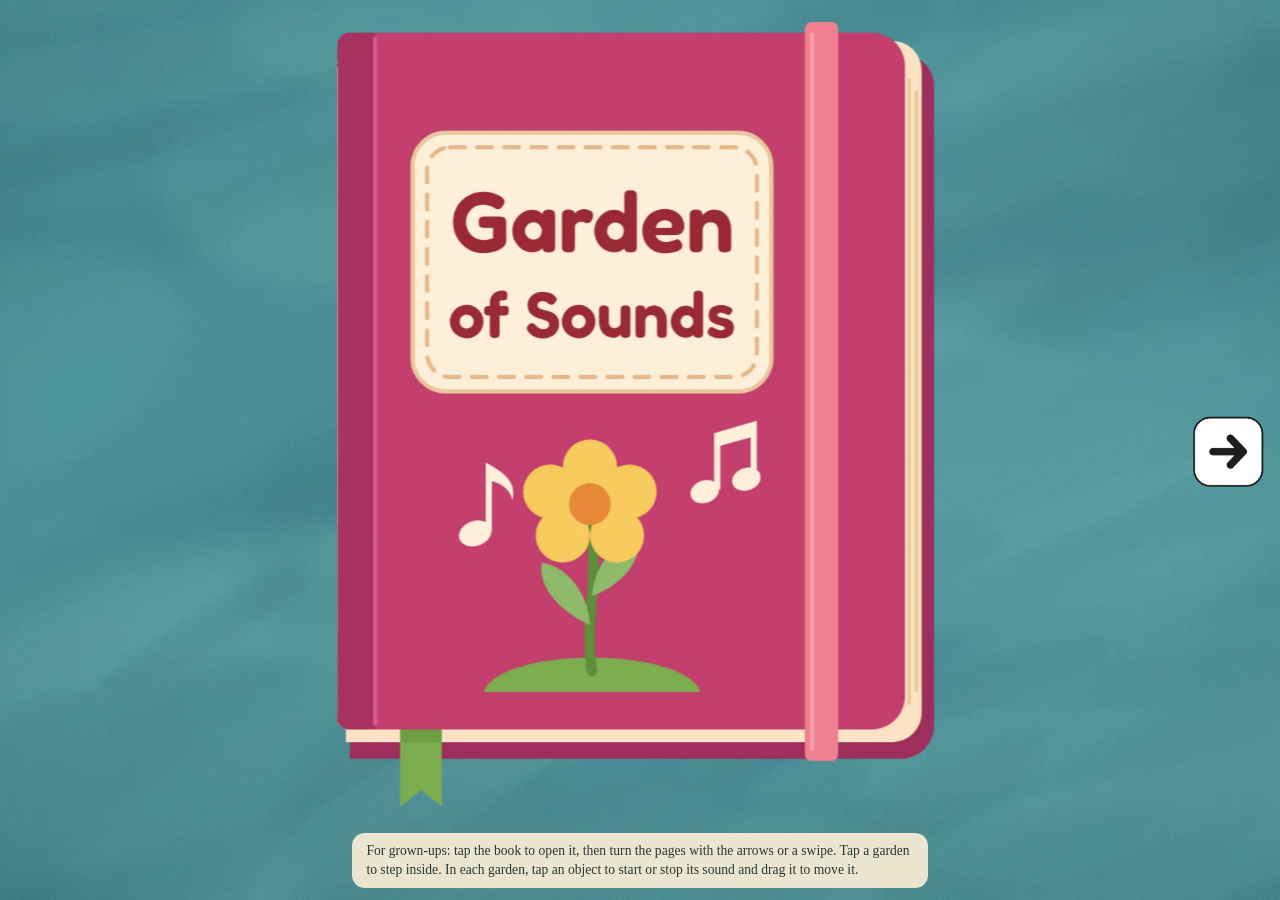
==== index.html @ 4e1de244 "Refine the story and garden page spreads Show the title and each complete garden across both pages, " ====
<!doctype html>
<html lang="en">

<head>
    <meta charset="UTF-8">
    <meta name="viewport" content="width=device-width, initial-scale=1.0">
    <title>Garden of Sounds</title>
    <link rel="stylesheet" href="base.css?v=picture-book-20261024">
    <link rel="stylesheet" href="style.css?v=picture-book-20261024">
    <script src="storybook.js?v=picture-book-20261024" defer></script>
</head>

<body class="storybookPage">
    <!--
    This page is a storybook. A child taps the cover to open it, turns the pages with the big arrows
    or a swipe, and taps a garden to step into it. The cross closes the book again. Every page is a
    picture, so the book can be read without words.
    -->

    <aside class="rotateNotice" aria-label="Rotate your phone">
        <span class="phonePicture" aria-hidden="true"></span>
        <strong>Turn your phone sideways</strong>
        <span>The picture book needs a little more room.</span>
    </aside>

    <main class="storybookStage">
        <h1 class="visuallyHidden">Garden of Sounds</h1>
        <p id="book-status" class="visuallyHidden" role="status"></p>

        <button class="bookButton backButton" type="button" data-turn="back">
            <img class="buttonImage" src="assets/buttons/back.webp" alt="Turn back a page"
                width="280" height="280">
            <img class="buttonHover" src="assets/buttons/back-raised.webp" alt="" width="280"
                height="280">
        </button>

        <!--
        The book is built like a real one. Each leaf has a front and a back, and turning a leaf
        rotates it over the spine. The cover is the first leaf; the last right page lies flat.
        -->
        <div class="book" data-spread="0">
            <img class="bookBack" src="assets/storybook/book-back.webp" alt="" width="870"
                height="1140">

            <a class="bookPage stillPage gardenPage spreadHalf spreadRight"
                href="versions/flower-meadow/index.html" data-garden="flower-meadow">
                <img class="spreadImage" src="assets/storybook/spread-flower-meadow.webp"
                    alt="Play in the giant flower meadow" width="1596" height="952">
                <img class="playButton" src="assets/buttons/play.webp" alt="" width="240"
                    height="240">
            </a>

            <div class="leaf coverLeaf">
                <button class="leafFace leafFront" type="button" data-turn="next">
                    <img class="pageImage" src="assets/storybook/book-closed.webp"
                        alt="Garden of Sounds. Open the book" width="870" height="1140">
                </button>
                <div class="leafFace leafBack">
                    <div class="pagePanel spreadHalf spreadLeft">
                        <img class="spreadImage" src="assets/storybook/spread-title.webp"
                            alt="Once upon a time" width="1596" height="952">
                    </div>
                </div>
            </div>

            <div class="leaf">
                <button class="leafFace leafFront bookPage spreadHalf spreadRight" type="button"
                    data-turn="next">
                    <img class="spreadImage" src="assets/storybook/spread-title.webp"
                        alt="In a garden full of sounds. Turn the page" width="1596" height="952">
                </button>
                <a class="leafFace leafBack bookPage gardenPage spreadHalf spreadLeft"
                    href="versions/lakeside-picnic/index.html" data-garden="lakeside-picnic">
                    <img class="spreadImage" src="assets/storybook/spread-lakeside-picnic.webp"
                        alt="Play in the lakeside picnic" width="1596" height="952">
                </a>
            </div>

            <div class="leaf">
                <a class="leafFace leafFront bookPage gardenPage spreadHalf spreadRight"
                    href="versions/lakeside-picnic/index.html" data-garden="lakeside-picnic">
                    <img class="spreadImage" src="assets/storybook/spread-lakeside-picnic.webp"
                        alt="Play in the lakeside picnic" width="1596" height="952">
                    <img class="playButton" src="assets/buttons/play.webp" alt="" width="240"
                        height="240">
                </a>
                <a class="leafFace leafBack bookPage gardenPage spreadHalf spreadLeft"
                    href="versions/painted-orchard/index.html" data-garden="painted-orchard">
                    <img class="spreadImage" src="assets/storybook/spread-painted-orchard.webp"
                        alt="Play in the painted orchard" width="1596" height="952">
                </a>
            </div>

            <div class="leaf">
                <a class="leafFace leafFront bookPage gardenPage spreadHalf spreadRight"
                    href="versions/painted-orchard/index.html" data-garden="painted-orchard">
                    <img class="spreadImage" src="assets/storybook/spread-painted-orchard.webp"
                        alt="Play in the painted orchard" width="1596" height="952">
                    <img class="playButton" src="assets/buttons/play.webp" alt="" width="240"
                        height="240">
                </a>
                <a class="leafFace leafBack bookPage gardenPage spreadHalf spreadLeft"
                    href="versions/flower-meadow/index.html" data-garden="flower-meadow">
                    <img class="spreadImage" src="assets/storybook/spread-flower-meadow.webp"
                        alt="Play in the giant flower meadow" width="1596" height="952">
                </a>
            </div>

            <!-- The rings stay on top while the pages turn around them. -->
            <img class="spineRings" src="assets/storybook/spine-rings.webp" alt="" width="140"
                height="952">
        </div>

        <button class="bookButton nextButton" type="button" data-turn="next">
            <img class="buttonImage" src="assets/buttons/next.webp" alt="Turn the page"
                width="280" height="280">
            <img class="buttonHover" src="assets/buttons/next-raised.webp" alt="" width="280"
                height="280">
        </button>

        <button class="bookButton closeButton" type="button" data-turn="close">
            <img class="buttonImage" src="assets/buttons/close.webp" alt="Close the book"
                width="280" height="280">
            <img class="buttonHover" src="assets/buttons/close-raised.webp" alt="" width="280"
                height="280">
        </button>

        <p class="grownUpNote">
            For grown-ups: tap the book to open it, then turn the pages with the arrows or a swipe.
            Tap a garden to step inside. In each garden, tap an object to start or stop its sound
            and drag it to move it.
        </p>
    </main>
</body>

</html>
---- base.css ----
/*
This stylesheet holds what the pages share: the colour tokens, the picture buttons, and the
garden layout and feedback. Each garden adds its glow colour, pitch zone lines and object
starting places in a second stylesheet.
*/

/* Colour tokens */

:root {
    --ink: #263832;
    --cream: #f5f1e7;
    --skyBlue: #cfe7f1;
    --leafGreen: #8dbb69;
    --deepLeaf: #5f9150;
    --earthBrown: #8c684d;
    --butterYellow: #f7cb5c;
    --coral: #ef7a6d;
    --glowCore: #fffbe8;
}

/* Page */

* {
    box-sizing: border-box;
}

body {
    margin: 0;
    color: var(--ink);
    background-color: var(--cream);
    background-image: url("assets/textures/paper-grain.webp");
    background-size: 20rem;
    font-family: Georgia, "Times New Roman", serif;
}

.visuallyHidden {
    position: absolute;
    width: 1px;
    height: 1px;
    overflow: hidden;
    clip-path: inset(50%);
    white-space: nowrap;
}

/* Picture buttons */

/*
Every storybook button is a picture with a second picture laid over it for hover and keyboard
focus, so the buttons keep their drawn look.
*/
.buttonImage,
.buttonHover {
    display: block;
    width: 100%;
    height: auto;
    user-select: none;
    -webkit-user-drag: none;
}

.buttonHover {
    position: absolute;
    inset: 0;
    opacity: 0;
    transition: opacity 0.15s ease-out;
}

a:hover .buttonHover,
a:focus-visible .buttonHover,
a[aria-current="page"] .buttonHover,
button:hover .buttonHover,
button:focus-visible .buttonHover {
    opacity: 1;
}

/* Storybook buttons */

/*
The home button and chapter buttons float in the top corner of every garden, above the objects so
they can always be reached. Each chapter button is a small round picture of its garden, so a child
who cannot read numbers can still find a garden, and the current one has a gold rim.
*/
.storyNav {
    --buttonSize: clamp(2.75rem, 8vmin, 4rem);
    position: fixed;
    top: 0.75rem;
    left: 0.75rem;
    z-index: 1;
    display: flex;
    align-items: center;
    gap: 0.75rem;
}

.homeButton {
    position: relative;
    display: block;
    width: var(--buttonSize);
    border-radius: 25%;
    -webkit-tap-highlight-color: transparent;
}

.chapterRow {
    position: relative;
    display: flex;
    gap: calc(var(--buttonSize) * 0.25);
    padding: 0;
    margin: 0;
    list-style: none;
}

/* The path runs behind the dots, from the middle of the first to the middle of the last. */
.chapterRow::before {
    position: absolute;
    top: 50%;
    right: calc(var(--buttonSize) * 0.4);
    left: calc(var(--buttonSize) * 0.4);
    height: calc(var(--buttonSize) * 0.2);
    background: url("assets/buttons/path-across.webp") center / 100% 100%;
    translate: 0 -50%;
    content: "";
}

.chapterButton {
    position: relative;
    display: block;
    width: var(--buttonSize);
    border-radius: 50%;
    -webkit-tap-highlight-color: transparent;
}

.homeButton:focus-visible,
.chapterButton:focus-visible {
    outline: 3px solid var(--ink);
    outline-offset: 0.2rem;
}

/* Garden stage */

/* The garden fills the whole window, so the page never scrolls and its edges are the garden's. */
.gardenStage {
    position: fixed;
    inset: 0;
    overflow: hidden;
    container-type: size;
}

/*
The scene is the frame of the original garden picture. It keeps a fixed aspect ratio and grows
to the largest size that fits the window, so a percentage position always lands on the same
patch of the picture. If the window is wider or taller than the extended picture, the scene
grows a little more so the window stays covered.
*/
.gardenScene {
    --sceneRatio: 1.6;
    --objectScale: 1;
    --extendX: 0.25;
    --extendY: 0.4547;
    position: absolute;
    bottom: 0;
    left: 50%;
    width: max(min(100cqw, 100cqh * var(--sceneRatio)), 100cqw / (1 + 2 * var(--extendX)),
            100cqh * var(--sceneRatio) / (1 + var(--extendY)));
    aspect-ratio: var(--sceneRatio);
    background-color: var(--skyBlue);
    translate: -50% 0;
}

/* Garden picture */

/*
The garden is one still picture. It keeps the original picture in the middle and continues the
garden past its sides and into the sky, so a different window shape shows more of the garden
instead of a bigger one. --extendX and --extendY say how far it continues, as a share of the
original picture. Each window shape loads a picture made for that shape.
*/
.gardenPicture {
    position: absolute;
    bottom: 0;
    left: calc(var(--extendX) * -100%);
    display: block;
    width: calc((1 + 2 * var(--extendX)) * 100%);
    height: calc((1 + var(--extendY)) * 100%);
    pointer-events: none;
    user-select: none;
}

/* Ripples sit on the picture but under the objects, so they read as part of the ground. */
.rippleLayer {
    position: absolute;
    inset: 0;
    z-index: 1;
    pointer-events: none;
}

.objectLayer {
    position: absolute;
    inset: 0;
    z-index: 2;
    margin: 0;
    padding: 0;
    list-style: none;
}

/* Garden objects */

/*
Every object is placed by its base point: --x and --y mark where it touches the ground, and --w
sets its width as a share of the scene. Dragging changes --x and --y, so the object always
stands on the spot where it was put down.
*/
.gardenObject {
    position: absolute;
    left: var(--x);
    top: var(--y);
    z-index: var(--depth, auto);
    width: calc(var(--w) * var(--objectScale));
    translate: -50% -100%;
}

/*
The whole picture is the button. touch-action stops the page from scrolling while a child drags,
and the invisible margin gives small fingers a larger target than the drawing itself.
*/
.objectButton {
    position: relative;
    isolation: isolate;
    display: block;
    width: 100%;
    padding: 0;
    border: 0;
    border-radius: 1rem;
    background: none;
    cursor: grab;
    touch-action: none;
    user-select: none;
    -webkit-touch-callout: none;
    -webkit-tap-highlight-color: transparent;
}

.objectButton::before {
    position: absolute;
    inset: -0.75rem;
    content: "";
}

/* Fingers are less precise than a mouse, so touch screens get a wider invisible margin. */
@media (pointer: coarse) {
    .objectButton::before {
        inset: -1.25rem;
    }
}

.objectButton:focus-visible {
    outline: 3px solid var(--ink);
    outline-offset: 0.35rem;
}

.objectImage {
    display: block;
    width: 100%;
    height: auto;
    transform-origin: 50% 100%;
    pointer-events: none;
    -webkit-user-drag: none;
}

/*
A resting object breathes gently so a child can see it is alive and can be touched, without any
words. Each object starts at a different moment, so the garden never pulses all at once. Playing
objects stop breathing, since every note already moves them.
*/
.gardenObject {
    transform-origin: 50% 100%;
    animation: object-breathe 3.2s ease-in-out infinite;
}

.gardenObject:nth-child(3n + 1) {
    animation-delay: -1.1s;
}

.gardenObject:nth-child(3n + 2) {
    animation-delay: -2.2s;
}

.gardenObject:has([aria-pressed="true"]),
.gardenObject.isDragging {
    animation: none;
}

@keyframes object-breathe {
    0%,
    100% {
        scale: 1;
    }

    50% {
        scale: 1.035;
    }
}

/* A lifted object grows slightly and casts a shadow so the child can see it is being carried. */
.gardenObject.isDragging {
    z-index: 200;
}

.isDragging .objectButton {
    scale: 1.08;
    cursor: grabbing;
}

.isDragging .objectImage {
    filter: drop-shadow(0 0.6rem 0.35rem rgb(38 56 50 / 28%));
}

/* Tap feedback */

/*
Adapted from Prototype 5, the tap response most testers found clearest. The glow now follows
the object's own outline instead of a circle, and its colour comes from the garden's palette.
*/
.gardenObject.isGlowing .objectImage {
    animation: object-glow var(--glowDuration, 0.7s) ease-out both;
}

.objectButton::after {
    position: absolute;
    inset: -15%;
    z-index: -1;
    border-radius: 50%;
    background: radial-gradient(closest-side, var(--glowCore) 0%, var(--glowColour) 45%,
            transparent 100%);
    opacity: 0;
    pointer-events: none;
    content: "";
}

.gardenObject.isGlowing .objectButton::after {
    animation: glow-wave var(--glowDuration, 0.7s) ease-out both;
}

/* A pale core keeps the glow visible even where the garden colour matches the glow colour. */
@keyframes object-glow {
    0%,
    100% {
        filter: brightness(1) saturate(1) drop-shadow(0 0 0 transparent)
            drop-shadow(0 0 0 transparent);
    }

    10%,
    30% {
        filter: brightness(1.15) saturate(1.35) drop-shadow(0 0 0.2rem var(--glowCore))
            drop-shadow(0 0 0.8rem var(--glowColour));
    }

    60% {
        filter: brightness(1.07) saturate(1.15) drop-shadow(0 0 0.1rem var(--glowCore))
            drop-shadow(0 0 1.2rem var(--glowColour));
    }
}

/* The soft wave fades as it grows, finishing with the note's release like Prototype 5. */
@keyframes glow-wave {
    0% {
        opacity: 0;
        scale: 0.6;
    }

    15% {
        opacity: 0.85;
    }

    100% {
        opacity: 0;
        scale: 1.5;
    }
}

/* Drop feedback */

/*
Adapted from Prototype 6. Testers found its full-garden ripple gentle but sometimes distracting,
so one small ring now spreads flat across the ground only where an object is put down.
*/
.groundRipple {
    position: absolute;
    left: var(--x);
    top: var(--y);
    width: var(--rippleWidth);
    aspect-ratio: 3;
    border: 0.18rem solid rgb(255 255 255 / 80%);
    border-radius: 50%;
    translate: -50% -50%;
    animation: ground-ripple 0.8s ease-out both;
}

@keyframes ground-ripple {
    0% {
        opacity: 0.9;
        scale: 0.4;
    }

    100% {
        opacity: 0;
        scale: 1.8;
    }
}

/* Reduced motion keeps every response but removes the growing waves and the resting breath. */
@media (prefers-reduced-motion: reduce) {
    .gardenObject,
    .gardenObject.isGlowing .objectButton::after {
        animation: none;
    }

    .groundRipple {
        animation-name: ground-ripple-still;
    }

    @keyframes ground-ripple-still {
        0% {
            opacity: 0.9;
        }

        100% {
            opacity: 0;
        }
    }
}

/* Window shapes */

/*
Square and portrait windows use a taller garden instead of a squashed wide one, so objects keep
a comfortable size and have room to move up and down between the pitch zones. Each picture
continues far enough to cover every window shape that uses it.
*/
@media (max-aspect-ratio: 11/10) {
    .gardenScene {
        --sceneRatio: 0.75;
        --extendX: 0.2333;
        --extendY: 0.25;
    }
}

/* The narrowest windows are usually phones, so objects grow slightly to be easy to touch. */
@media (max-aspect-ratio: 3/5) {
    .gardenScene {
        --sceneRatio: 0.5;
        --objectScale: 1.25;
        --extendX: 0.1;
        --extendY: 0.2;
    }
}
---- style.css ----
/*
This stylesheet lays out the storybook that opens the gardens: the book in the middle, a big
arrow on each side to turn the pages and a cross to close it. The gardens themselves are styled
by base.css and each version's own stylesheet.
*/

/* Storybook page */

/* The paper grain sits over a painted teal wash, so the page feels like a printed book. */
.storybookPage {
    overflow: hidden;
    background-color: #3e8a92;
    background-image: url("assets/textures/paper-grain.webp"),
        url("assets/storybook/backdrop.webp");
    background-position: 0 0, center;
    background-size: 20rem, cover;
}

/* The open book uses nearly the whole window, with page controls sitting at its outer edges. */
.storybookStage {
    --controlSize: clamp(3.5rem, 9vmin, 5.5rem);
    --gap: clamp(0.5rem, 1.5vmin, 1rem);
    --noteSpace: 5rem;
    position: relative;
    display: flex;
    justify-content: center;
    align-items: center;
    min-height: 100vh;
    min-height: 100dvh;
    padding: var(--gap) var(--gap) var(--noteSpace);
}

/* Book */

/*
The book is the size of the open spread. Every part inside it is placed as a share of the
1740 by 1140 open-book picture, so the pages line up at any size.
*/
.book {
    --bookWidth: min(calc(100vw - 2 * var(--gap)),
            calc((100dvh - var(--noteSpace) - 2 * var(--gap)) * 1740 / 1140));
    --closedScale: 1;
    position: relative;
    width: var(--bookWidth);
    aspect-ratio: 1740 / 1140;
    perspective: 3200px;
    transform-origin: 75% 50%;
    transition: translate 0.8s ease-in-out, scale 0.8s ease-in-out;
    touch-action: pan-y;
    user-select: none;
    -webkit-user-select: none;
}

/* A closed book slides over so the cover, not the spine, sits in the middle. */
.book[data-spread="0"] {
    translate: -25% 0;
    scale: var(--closedScale);
}

.bookBack,
.leaf,
.stillPage,
.spineRings {
    position: absolute;
    display: block;
}

.bookBack {
    top: 0;
    left: 50%;
    width: 50%;
    height: 100%;
    opacity: 1;
    transition: opacity 0.2s ease-out;
}

/* Hiding the back board while shut prevents its bookmark from appearing as a second ribbon. */
.book[data-spread="0"] .bookBack {
    opacity: 0;
}

/* Pages are paper only and sit inside the board; the cover is the whole board. */
.leaf,
.stillPage {
    top: 5.2632%;
    left: 50%;
    width: 45.8621%;
    height: 83.5088%;
}

.leaf {
    transform-origin: 0 50%;
    transform-style: preserve-3d;
    transition: rotate 0.85s cubic-bezier(0.45, 0.05, 0.3, 1);
}

.coverLeaf {
    top: 0;
    width: 50%;
    height: 100%;
}

.leaf.isTurned {
    rotate: y -180deg;
}

.leafFace {
    position: absolute;
    inset: 0;
    display: block;
    padding: 0;
    border: 0;
    background: none;
    backface-visibility: hidden;
    -webkit-backface-visibility: hidden;
    cursor: pointer;
    -webkit-tap-highlight-color: transparent;
}

.leafBack {
    rotate: y 180deg;
}

.pageImage {
    display: block;
    width: 100%;
    height: 100%;
    -webkit-user-drag: none;
}

/* One wide picture is split between the two visible pages so the whole garden stays together. */
.spreadHalf {
    overflow: hidden;
}

.spreadImage {
    position: absolute;
    top: 0;
    left: 0;
    display: block;
    width: 200%;
    max-width: none;
    height: 100%;
    object-fit: fill;
    pointer-events: none;
    user-select: none;
    -webkit-user-drag: none;
}

.spreadRight .spreadImage {
    left: -100%;
}

/* The inside cover uses the same paper rectangle as the facing page. */
.pagePanel {
    position: absolute;
    top: 5.2632%;
    right: 0;
    width: 91.7242%;
    height: 83.5088%;
}

/* A soft shadow falls across a page as it lifts, the way paper darkens when it bends. */
.leafFace::after {
    position: absolute;
    inset: 0;
    border-radius: 2%;
    background: linear-gradient(90deg, rgb(80 40 20 / 35%), transparent 60%);
    opacity: 0;
    pointer-events: none;
    transition: opacity 0.4s ease-in-out;
    content: "";
}

.leaf.isMoving .leafFace::after {
    opacity: 1;
}

.coverLeaf .leafFace::after {
    display: none;
}

.spineRings {
    top: 5.2632%;
    left: 45.977%;
    z-index: 50;
    width: 8.046%;
    height: 83.5088%;
    pointer-events: none;
    opacity: 0;
    transition: opacity 0.2s;
}

.book.showsRings .spineRings {
    opacity: 1;
}

/* Pages that lead into a garden */

.gardenPage {
    color: inherit;
}

/* The small corner button confirms that the entire illustrated spread opens the garden. */
.playButton {
    position: absolute;
    right: 4%;
    bottom: 4%;
    width: 15%;
    height: auto;
    pointer-events: none;
    animation: play-breathe 1.8s ease-in-out infinite;
}

@keyframes play-breathe {
    0%,
    100% {
        scale: 1;
    }

    50% {
        scale: 1.1;
    }
}

.bookPage:focus-visible,
.bookButton:focus-visible,
.coverLeaf .leafFront:focus-visible {
    outline: 4px solid var(--cream);
    outline-offset: 0.3rem;
}

/* The closed cover nods gently, inviting a child to open it. */
.book[data-spread="0"] .coverLeaf {
    animation: cover-nod 3s ease-in-out infinite;
}

@keyframes cover-nod {
    0%,
    80%,
    100% {
        rotate: y 0deg;
    }

    88% {
        rotate: y -14deg;
    }
}

/* Big buttons */

/* The arrows and the cross are pictures with a raised picture laid over them for hover. */
.bookButton {
    position: relative;
    z-index: 60;
    display: block;
    width: var(--controlSize);
    padding: 0;
    border: 0;
    border-radius: 25%;
    background: none;
    cursor: pointer;
    -webkit-tap-highlight-color: transparent;
    transition: opacity 0.3s ease-out, scale 0.15s ease-out;
}

.bookButton:active {
    scale: 0.94;
}

.backButton {
    position: fixed;
    top: 50%;
    left: var(--gap);
    translate: 0 -50%;
}

.nextButton {
    position: fixed;
    top: 50%;
    right: var(--gap);
    translate: 0 -50%;
}

.closeButton {
    position: fixed;
    top: var(--gap);
    right: var(--gap);
    z-index: 2;
}

/* Upright phones show a clear visual cue instead of squeezing the two-page book. */
.rotateNotice {
    display: none;
}

@media (orientation: portrait) and (max-width: 37.5rem) {
    .storybookStage {
        display: none;
    }

    .rotateNotice {
        position: fixed;
        inset: 0;
        display: flex;
        flex-direction: column;
        justify-content: center;
        align-items: center;
        gap: 0.75rem;
        padding: 2rem;
        color: #702d23;
        background: rgb(253 240 216 / 94%);
        text-align: center;
    }

    .phonePicture {
        position: relative;
        width: 4.5rem;
        height: 7.5rem;
        border: 0.35rem solid #702d23;
        border-radius: 0.8rem;
        background: #f7cb5c;
        rotate: 90deg;
        box-shadow: 0.45rem 0.45rem 0 #c43d72;
    }

    .phonePicture::after {
        position: absolute;
        bottom: 0.35rem;
        left: 50%;
        width: 0.6rem;
        aspect-ratio: 1;
        border-radius: 50%;
        background: #702d23;
        translate: -50% 0;
        content: "";
    }

    .rotateNotice strong {
        font-size: 1.35rem;
    }
}

/* A button that has nothing to do fades away instead of jumping out of place. */
.bookButton.isResting {
    opacity: 0;
    pointer-events: none;
}

/* Grown-up note */

/* The note for grown-ups is small and only shows while the book is shut. */
.grownUpNote {
    position: fixed;
    bottom: 0.75rem;
    left: 50%;
    width: min(36rem, 100vw - 2rem);
    margin: 0;
    padding: 0.5rem 0.9rem;
    border-radius: 0.8rem;
    background-color: rgb(253 240 216 / 90%);
    font-size: 0.85rem;
    line-height: 1.45;
    translate: -50% 0;
    transition: opacity 0.4s ease-out;
}

.isBookOpen .grownUpNote {
    opacity: 0;
    pointer-events: none;
}

/* Stepping into a garden */

/*
storybook.js zooms the book until the chosen garden fills the window, then this wash fades in
over it, so the garden page seems to grow out of the book.
*/
.storybookStage::after {
    position: fixed;
    inset: 0;
    z-index: 3;
    background-color: var(--gardenWash, #f6bcd3);
    opacity: 0;
    pointer-events: none;
    transition: opacity 0.35s ease-in;
    content: "";
}

.isEntering .storybookStage::after {
    opacity: 1;
    transition-delay: 0.45s;
}

.isEntering .bookButton,
.isEntering .grownUpNote {
    opacity: 0;
}

/* The book is held still while it is set to a page without turning. */
.book.isInstant,
.book.isInstant .leaf {
    transition: none;
}

/* Reduced motion turns pages and opens the book without movement. */
@media (prefers-reduced-motion: reduce) {
    .book,
    .leaf,
    .leafFace::after {
        transition: none;
    }

    .playButton,
    .book[data-spread="0"] .coverLeaf {
        animation: none;
    }
}
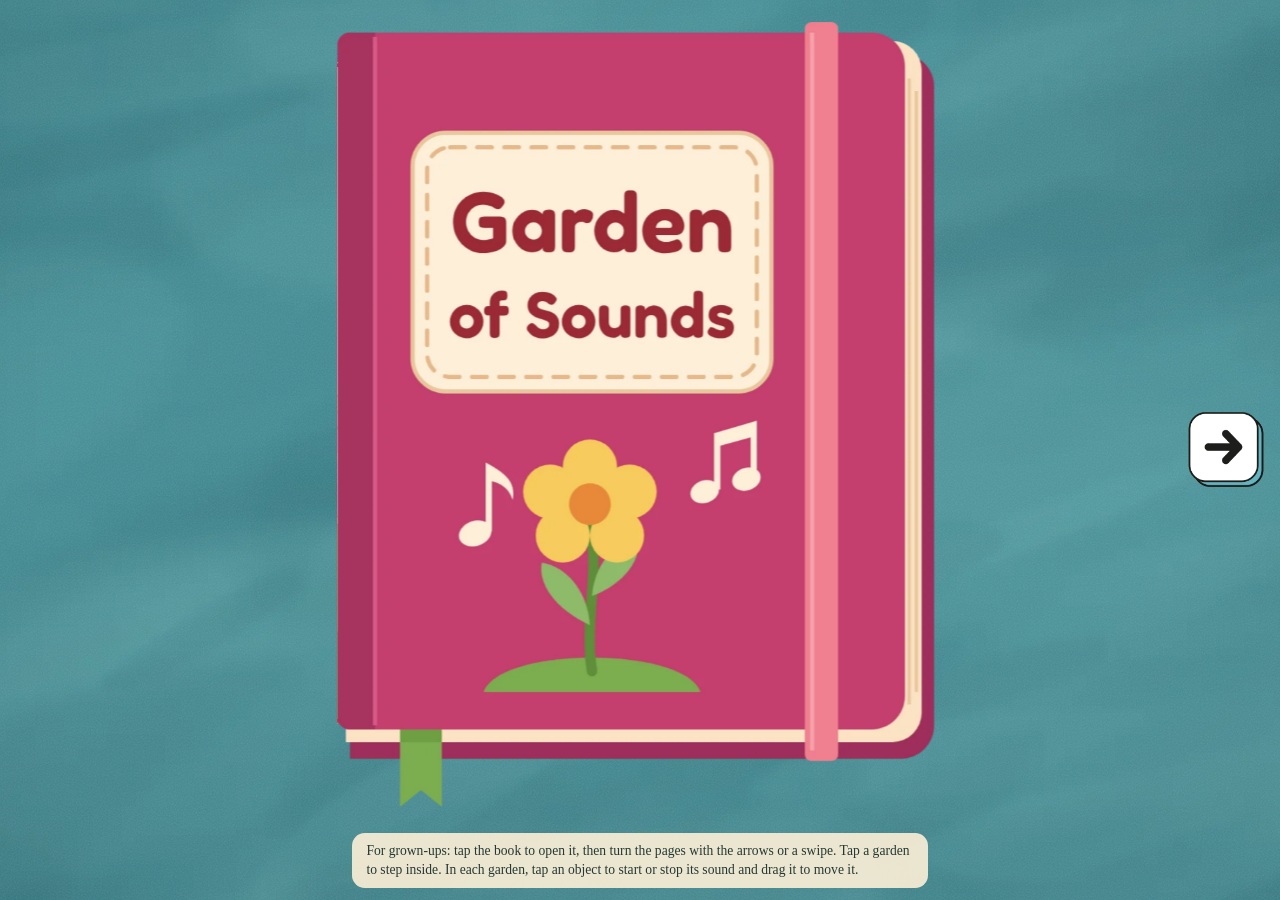
==== commit ba72b667: "Improve page navigation and button feedback Keep mouse and touch swipes moving in the expected direc" ====
--- a/index.html
+++ b/index.html
@@ -5,9 +5,10 @@
     <meta charset="UTF-8">
     <meta name="viewport" content="width=device-width, initial-scale=1.0">
     <title>Garden of Sounds</title>
-    <link rel="stylesheet" href="base.css?v=picture-book-20261024">
-    <link rel="stylesheet" href="style.css?v=picture-book-20261024">
-    <script src="storybook.js?v=picture-book-20261024" defer></script>
+    <link rel="icon" href="data:,">
+    <link rel="stylesheet" href="base.css?v=storybook-refinement-20261025">
+    <link rel="stylesheet" href="style.css?v=storybook-refinement-20261025">
+    <script src="storybook.js?v=storybook-refinement-20261025" defer></script>
 </head>
 
 <body class="storybookPage">
--- a/base.css
+++ b/base.css
@@ -44,10 +44,7 @@
 
 /* Picture buttons */
 
-/*
-Every storybook button is a picture with a second picture laid over it for hover and keyboard
-focus, so the buttons keep their drawn look.
-*/
+/* Every storybook control swaps between two painted states without changing its hit area. */
 .buttonImage,
 .buttonHover {
     display: block;
@@ -70,6 +67,21 @@
 button:hover .buttonHover,
 button:focus-visible .buttonHover {
     opacity: 1;
+}
+
+/* Home and page controls stand raised at rest, then flatten when pressed or pointed at. */
+.homeButton .buttonHover,
+.bookButton .buttonHover {
+    opacity: 1;
+}
+
+.homeButton:hover .buttonHover,
+.homeButton:focus-visible .buttonHover,
+.homeButton:active .buttonHover,
+.bookButton:hover .buttonHover,
+.bookButton:focus-visible .buttonHover,
+.bookButton:active .buttonHover {
+    opacity: 0;
 }
 
 /* Storybook buttons */
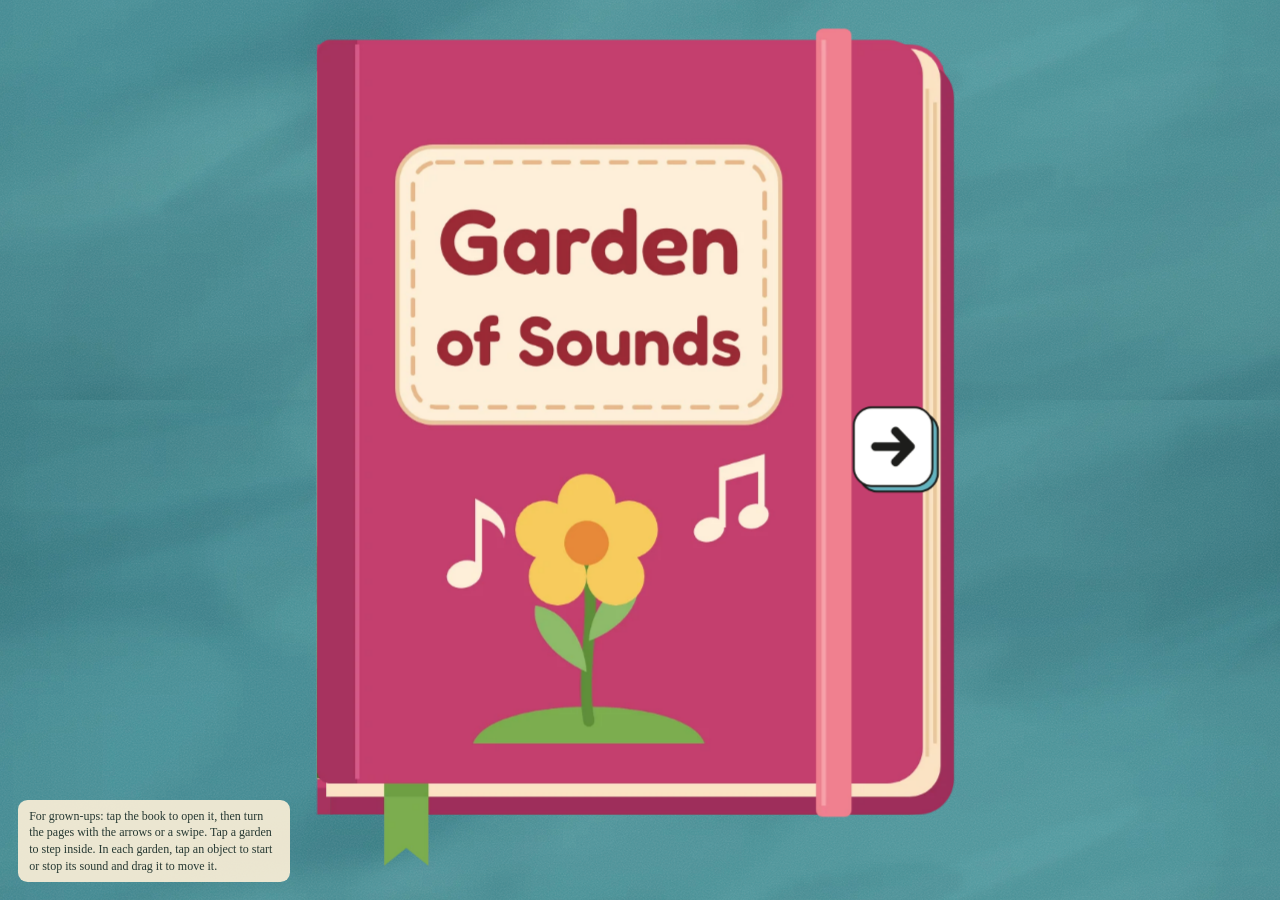
==== commit 7e4cdf63: "Complete the picture book refinements Use the supplied split-page artwork, open-book ribbon and phon" ====
--- a/index.html
+++ b/index.html
@@ -5,10 +5,9 @@
     <meta charset="UTF-8">
     <meta name="viewport" content="width=device-width, initial-scale=1.0">
     <title>Garden of Sounds</title>
-    <link rel="icon" href="data:,">
-    <link rel="stylesheet" href="base.css?v=storybook-refinement-20261025">
-    <link rel="stylesheet" href="style.css?v=storybook-refinement-20261025">
-    <script src="storybook.js?v=storybook-refinement-20261025" defer></script>
+    <link rel="stylesheet" href="base.css?v=picture-book-20261025">
+    <link rel="stylesheet" href="style.css?v=picture-book-20261025">
+    <script src="storybook.js?v=picture-book-20261025" defer></script>
 </head>
 
 <body class="storybookPage">
@@ -18,112 +17,116 @@
     picture, so the book can be read without words.
     -->
 
-    <aside class="rotateNotice" aria-label="Rotate your phone">
-        <span class="phonePicture" aria-hidden="true"></span>
-        <strong>Turn your phone sideways</strong>
-        <span>The picture book needs a little more room.</span>
-    </aside>
-
     <main class="storybookStage">
         <h1 class="visuallyHidden">Garden of Sounds</h1>
         <p id="book-status" class="visuallyHidden" role="status"></p>
 
-        <button class="bookButton backButton" type="button" data-turn="back">
-            <img class="buttonImage" src="assets/buttons/back.webp" alt="Turn back a page"
-                width="280" height="280">
-            <img class="buttonHover" src="assets/buttons/back-raised.webp" alt="" width="280"
-                height="280">
-        </button>
-
         <!--
         The book is built like a real one. Each leaf has a front and a back, and turning a leaf
         rotates it over the spine. The cover is the first leaf; the last right page lies flat.
+        Every picture after the title runs across both pages of its spread.
         -->
         <div class="book" data-spread="0">
-            <img class="bookBack" src="assets/storybook/book-back.webp" alt="" width="870"
-                height="1140">
+            <img class="bookBack" src="assets/storybook/book-back.webp?v=picture-book-20261025" alt="" width="870"
+                height="1140" draggable="false">
+            <img class="bookRibbon" src="assets/storybook/ribbon.webp?v=picture-book-20261025" alt="" width="80"
+                height="90" draggable="false">
 
-            <a class="bookPage stillPage gardenPage spreadHalf spreadRight"
-                href="versions/flower-meadow/index.html" data-garden="flower-meadow">
-                <img class="spreadImage" src="assets/storybook/spread-flower-meadow.webp"
-                    alt="Play in the giant flower meadow" width="1596" height="952">
-                <img class="playButton" src="assets/buttons/play.webp" alt="" width="240"
-                    height="240">
+            <a class="bookPage stillPage gardenPage" href="versions/flower-meadow/index.html?v=picture-book-20261025"
+                data-garden="flower-meadow" draggable="false">
+                <img class="pageImage" src="assets/storybook/page-flower-meadow-right.webp?v=picture-book-20261025"
+                    alt="Play in the giant flower meadow" width="798" height="952"
+                    draggable="false">
+                <img class="playButton" src="assets/buttons/play.webp?v=picture-book-20261025" alt="" width="240"
+                    height="240" draggable="false">
             </a>
 
             <div class="leaf coverLeaf">
                 <button class="leafFace leafFront" type="button" data-turn="next">
-                    <img class="pageImage" src="assets/storybook/book-closed.webp"
-                        alt="Garden of Sounds. Open the book" width="870" height="1140">
+                    <img class="pageImage" src="assets/storybook/book-closed.webp?v=picture-book-20261025"
+                        alt="Garden of Sounds. Open the book" width="870" height="1140"
+                        draggable="false">
                 </button>
-                <div class="leafFace leafBack">
-                    <div class="pagePanel spreadHalf spreadLeft">
-                        <img class="spreadImage" src="assets/storybook/spread-title.webp"
-                            alt="Once upon a time" width="1596" height="952">
-                    </div>
-                </div>
+                <button class="leafFace leafBack" type="button" data-turn="next">
+                    <img class="pageImage" src="assets/storybook/cover-inside.webp?v=picture-book-20261025"
+                        alt="Once upon a time," width="870" height="1140" draggable="false">
+                </button>
             </div>
 
             <div class="leaf">
-                <button class="leafFace leafFront bookPage spreadHalf spreadRight" type="button"
-                    data-turn="next">
-                    <img class="spreadImage" src="assets/storybook/spread-title.webp"
-                        alt="In a garden full of sounds. Turn the page" width="1596" height="952">
+                <button class="leafFace leafFront bookPage" type="button" data-turn="next">
+                    <img class="pageImage" src="assets/storybook/page-title-right.webp?v=picture-book-20261025"
+                        alt="in a garden full of sounds. Turn the page" width="798" height="952"
+                        draggable="false">
                 </button>
-                <a class="leafFace leafBack bookPage gardenPage spreadHalf spreadLeft"
-                    href="versions/lakeside-picnic/index.html" data-garden="lakeside-picnic">
-                    <img class="spreadImage" src="assets/storybook/spread-lakeside-picnic.webp"
-                        alt="Play in the lakeside picnic" width="1596" height="952">
+                <a class="leafFace leafBack bookPage gardenPage"
+                    href="versions/lakeside-picnic/index.html?v=picture-book-20261025" data-garden="lakeside-picnic"
+                    draggable="false">
+                    <img class="pageImage" src="assets/storybook/page-lakeside-picnic-left.webp?v=picture-book-20261025"
+                        alt="Lakeside picnic" width="798" height="952" draggable="false">
                 </a>
             </div>
 
             <div class="leaf">
-                <a class="leafFace leafFront bookPage gardenPage spreadHalf spreadRight"
-                    href="versions/lakeside-picnic/index.html" data-garden="lakeside-picnic">
-                    <img class="spreadImage" src="assets/storybook/spread-lakeside-picnic.webp"
-                        alt="Play in the lakeside picnic" width="1596" height="952">
-                    <img class="playButton" src="assets/buttons/play.webp" alt="" width="240"
-                        height="240">
+                <a class="leafFace leafFront bookPage gardenPage"
+                    href="versions/lakeside-picnic/index.html?v=picture-book-20261025" data-garden="lakeside-picnic"
+                    draggable="false">
+                    <img class="pageImage" src="assets/storybook/page-lakeside-picnic-right.webp?v=picture-book-20261025"
+                        alt="Play in the lakeside picnic" width="798" height="952"
+                        draggable="false">
+                    <img class="playButton" src="assets/buttons/play.webp?v=picture-book-20261025" alt="" width="240"
+                        height="240" draggable="false">
                 </a>
-                <a class="leafFace leafBack bookPage gardenPage spreadHalf spreadLeft"
-                    href="versions/painted-orchard/index.html" data-garden="painted-orchard">
-                    <img class="spreadImage" src="assets/storybook/spread-painted-orchard.webp"
-                        alt="Play in the painted orchard" width="1596" height="952">
+                <a class="leafFace leafBack bookPage gardenPage"
+                    href="versions/painted-orchard/index.html?v=picture-book-20261025" data-garden="painted-orchard"
+                    draggable="false">
+                    <img class="pageImage" src="assets/storybook/page-painted-orchard-left.webp?v=picture-book-20261025"
+                        alt="Painted orchard" width="798" height="952" draggable="false">
                 </a>
             </div>
 
             <div class="leaf">
-                <a class="leafFace leafFront bookPage gardenPage spreadHalf spreadRight"
-                    href="versions/painted-orchard/index.html" data-garden="painted-orchard">
-                    <img class="spreadImage" src="assets/storybook/spread-painted-orchard.webp"
-                        alt="Play in the painted orchard" width="1596" height="952">
-                    <img class="playButton" src="assets/buttons/play.webp" alt="" width="240"
-                        height="240">
+                <a class="leafFace leafFront bookPage gardenPage"
+                    href="versions/painted-orchard/index.html?v=picture-book-20261025" data-garden="painted-orchard"
+                    draggable="false">
+                    <img class="pageImage" src="assets/storybook/page-painted-orchard-right.webp?v=picture-book-20261025"
+                        alt="Play in the painted orchard" width="798" height="952"
+                        draggable="false">
+                    <img class="playButton" src="assets/buttons/play.webp?v=picture-book-20261025" alt="" width="240"
+                        height="240" draggable="false">
                 </a>
-                <a class="leafFace leafBack bookPage gardenPage spreadHalf spreadLeft"
-                    href="versions/flower-meadow/index.html" data-garden="flower-meadow">
-                    <img class="spreadImage" src="assets/storybook/spread-flower-meadow.webp"
-                        alt="Play in the giant flower meadow" width="1596" height="952">
+                <a class="leafFace leafBack bookPage gardenPage"
+                    href="versions/flower-meadow/index.html?v=picture-book-20261025" data-garden="flower-meadow"
+                    draggable="false">
+                    <img class="pageImage" src="assets/storybook/page-flower-meadow-left.webp?v=picture-book-20261025"
+                        alt="Giant flower meadow" width="798" height="952" draggable="false">
                 </a>
             </div>
 
             <!-- The rings stay on top while the pages turn around them. -->
-            <img class="spineRings" src="assets/storybook/spine-rings.webp" alt="" width="140"
-                height="952">
+            <img class="spineRings" src="assets/storybook/spine-rings.webp?v=picture-book-20261025" alt="" width="140"
+                height="952" draggable="false">
+
+            <!-- The arrows sit on the edges of the book, over the pages. -->
+            <button class="bookButton turnButton backButton" type="button" data-turn="back">
+                <img class="buttonImage" src="assets/buttons/back-raised.webp?v=picture-book-20261025"
+                    alt="Turn back a page" width="280" height="280" draggable="false">
+                <img class="buttonHover" src="assets/buttons/back.webp?v=picture-book-20261025" alt="" width="280"
+                    height="280" draggable="false">
+            </button>
+            <button class="bookButton turnButton nextButton" type="button" data-turn="next">
+                <img class="buttonImage" src="assets/buttons/next-raised.webp?v=picture-book-20261025" alt="Turn the page"
+                    width="280" height="280" draggable="false">
+                <img class="buttonHover" src="assets/buttons/next.webp?v=picture-book-20261025" alt="" width="280"
+                    height="280" draggable="false">
+            </button>
         </div>
 
-        <button class="bookButton nextButton" type="button" data-turn="next">
-            <img class="buttonImage" src="assets/buttons/next.webp" alt="Turn the page"
-                width="280" height="280">
-            <img class="buttonHover" src="assets/buttons/next-raised.webp" alt="" width="280"
-                height="280">
-        </button>
-
         <button class="bookButton closeButton" type="button" data-turn="close">
-            <img class="buttonImage" src="assets/buttons/close.webp" alt="Close the book"
-                width="280" height="280">
-            <img class="buttonHover" src="assets/buttons/close-raised.webp" alt="" width="280"
-                height="280">
+            <img class="buttonImage" src="assets/buttons/close-raised.webp?v=picture-book-20261025" alt="Close the book"
+                width="280" height="280" draggable="false">
+            <img class="buttonHover" src="assets/buttons/close.webp?v=picture-book-20261025" alt="" width="280"
+                height="280" draggable="false">
         </button>
 
         <p class="grownUpNote">
@@ -132,6 +135,12 @@
             and drag it to move it.
         </p>
     </main>
+
+    <!-- Like a picture book held open, the book needs a phone turned on its side. -->
+    <div class="turnSideways" aria-live="polite">
+        <img src="assets/storybook/turn-phone.webp?v=picture-book-20261025" alt="" width="360" height="300">
+        <p>Turn your screen sideways to open the book.</p>
+    </div>
 </body>
 
 </html>
--- a/base.css
+++ b/base.css
@@ -28,7 +28,7 @@
     margin: 0;
     color: var(--ink);
     background-color: var(--cream);
-    background-image: url("assets/textures/paper-grain.webp");
+    background-image: url("assets/textures/paper-grain.webp?v=picture-book-20261025");
     background-size: 20rem;
     font-family: Georgia, "Times New Roman", serif;
 }
@@ -44,7 +44,10 @@
 
 /* Picture buttons */
 
-/* Every storybook control swaps between two painted states without changing its hit area. */
+/*
+Every storybook button is a picture with a second picture laid over it for hover and keyboard
+focus, so the buttons keep their drawn look.
+*/
 .buttonImage,
 .buttonHover {
     display: block;
@@ -67,21 +70,6 @@
 button:hover .buttonHover,
 button:focus-visible .buttonHover {
     opacity: 1;
-}
-
-/* Home and page controls stand raised at rest, then flatten when pressed or pointed at. */
-.homeButton .buttonHover,
-.bookButton .buttonHover {
-    opacity: 1;
-}
-
-.homeButton:hover .buttonHover,
-.homeButton:focus-visible .buttonHover,
-.homeButton:active .buttonHover,
-.bookButton:hover .buttonHover,
-.bookButton:focus-visible .buttonHover,
-.bookButton:active .buttonHover {
-    opacity: 0;
 }
 
 /* Storybook buttons */
@@ -126,7 +114,7 @@
     right: calc(var(--buttonSize) * 0.4);
     left: calc(var(--buttonSize) * 0.4);
     height: calc(var(--buttonSize) * 0.2);
-    background: url("assets/buttons/path-across.webp") center / 100% 100%;
+    background: url("assets/buttons/path-across.webp?v=picture-book-20261025") center / 100% 100%;
     translate: 0 -50%;
     content: "";
 }
--- a/style.css
+++ b/style.css
@@ -1,7 +1,7 @@
 /*
-This stylesheet lays out the storybook that opens the gardens: the book in the middle, a big
-arrow on each side to turn the pages and a cross to close it. The gardens themselves are styled
-by base.css and each version's own stylesheet.
+This stylesheet lays out the storybook that opens the gardens. The book fills as much of the
+window as it can, the big arrows sit on its edges and a cross closes it. The gardens themselves
+are styled by base.css and each version's own stylesheet.
 */
 
 /* Storybook page */
@@ -10,36 +10,29 @@
 .storybookPage {
     overflow: hidden;
     background-color: #3e8a92;
-    background-image: url("assets/textures/paper-grain.webp"),
-        url("assets/storybook/backdrop.webp");
+    background-image: url("assets/textures/paper-grain.webp?v=picture-book-20261025"),
+        url("assets/storybook/backdrop.webp?v=picture-book-20261025");
     background-position: 0 0, center;
     background-size: 20rem, cover;
 }
 
-/* The open book uses nearly the whole window, with page controls sitting at its outer edges. */
 .storybookStage {
-    --controlSize: clamp(3.5rem, 9vmin, 5.5rem);
-    --gap: clamp(0.5rem, 1.5vmin, 1rem);
-    --noteSpace: 5rem;
-    position: relative;
-    display: flex;
-    justify-content: center;
-    align-items: center;
-    min-height: 100vh;
-    min-height: 100dvh;
-    padding: var(--gap) var(--gap) var(--noteSpace);
+    --gap: clamp(0.5rem, 2vmin, 1.25rem);
+    --controlSize: clamp(3.5rem, 10vmin, 6rem);
+    position: fixed;
+    inset: 0;
+    display: grid;
+    place-items: center;
 }
 
 /* Book */
 
 /*
-The book is the size of the open spread. Every part inside it is placed as a share of the
-1740 by 1140 open-book picture, so the pages line up at any size.
+The open book is as large as the window allows. Every part inside it is placed as a share of
+the 1740 by 1140 open-book picture, so the pages line up at any size.
 */
 .book {
-    --bookWidth: min(calc(100vw - 2 * var(--gap)),
-            calc((100dvh - var(--noteSpace) - 2 * var(--gap)) * 1740 / 1140));
-    --closedScale: 1;
+    --bookWidth: min(100vw - 2 * var(--gap), (100dvh - 2 * var(--gap)) * 1740 / 1140);
     position: relative;
     width: var(--bookWidth);
     aspect-ratio: 1740 / 1140;
@@ -51,13 +44,17 @@
     -webkit-user-select: none;
 }
 
-/* A closed book slides over so the cover, not the spine, sits in the middle. */
+/*
+A closed book slides over so the cover sits in the middle, and grows when there is room, since
+it is only half as wide as the open book. storybook.js works out how much it can grow.
+*/
 .book[data-spread="0"] {
     translate: -25% 0;
-    scale: var(--closedScale);
+    scale: var(--closedScale, 1);
 }
 
 .bookBack,
+.bookRibbon,
 .leaf,
 .stillPage,
 .spineRings {
@@ -70,13 +67,14 @@
     left: 50%;
     width: 50%;
     height: 100%;
-    opacity: 1;
-    transition: opacity 0.2s ease-out;
-}
-
-/* Hiding the back board while shut prevents its bookmark from appearing as a second ribbon. */
-.book[data-spread="0"] .bookBack {
-    opacity: 0;
+}
+
+/* The ribbon hangs from the spine of the open book. */
+.bookRibbon {
+    top: 92.105%;
+    left: 51.149%;
+    width: 4.598%;
+    height: 7.895%;
 }
 
 /* Pages are paper only and sit inside the board; the cover is the whole board. */
@@ -121,43 +119,16 @@
     rotate: y 180deg;
 }
 
+.stillPage {
+    cursor: pointer;
+    -webkit-tap-highlight-color: transparent;
+}
+
 .pageImage {
     display: block;
     width: 100%;
     height: 100%;
     -webkit-user-drag: none;
-}
-
-/* One wide picture is split between the two visible pages so the whole garden stays together. */
-.spreadHalf {
-    overflow: hidden;
-}
-
-.spreadImage {
-    position: absolute;
-    top: 0;
-    left: 0;
-    display: block;
-    width: 200%;
-    max-width: none;
-    height: 100%;
-    object-fit: fill;
-    pointer-events: none;
-    user-select: none;
-    -webkit-user-drag: none;
-}
-
-.spreadRight .spreadImage {
-    left: -100%;
-}
-
-/* The inside cover uses the same paper rectangle as the facing page. */
-.pagePanel {
-    position: absolute;
-    top: 5.2632%;
-    right: 0;
-    width: 91.7242%;
-    height: 83.5088%;
 }
 
 /* A soft shadow falls across a page as it lifts, the way paper darkens when it bends. */
@@ -187,11 +158,16 @@
     width: 8.046%;
     height: 83.5088%;
     pointer-events: none;
+}
+
+.spineRings,
+.bookRibbon {
     opacity: 0;
     transition: opacity 0.2s;
 }
 
-.book.showsRings .spineRings {
+.book.showsRings .spineRings,
+.book.showsRings .bookRibbon {
     opacity: 1;
 }
 
@@ -201,11 +177,14 @@
     color: inherit;
 }
 
-/* The small corner button confirms that the entire illustrated spread opens the garden. */
+/*
+Tapping anywhere on a garden's spread opens it. The small gold play button in the corner breathes
+as a reminder that the picture can be tapped.
+*/
 .playButton {
     position: absolute;
-    right: 4%;
-    bottom: 4%;
+    right: 5%;
+    bottom: 5%;
     width: 15%;
     height: auto;
     pointer-events: none;
@@ -219,13 +198,13 @@
     }
 
     50% {
-        scale: 1.1;
+        scale: 1.12;
     }
 }
 
 .bookPage:focus-visible,
-.bookButton:focus-visible,
-.coverLeaf .leafFront:focus-visible {
+.leafFace:focus-visible,
+.bookButton:focus-visible {
     outline: 4px solid var(--cream);
     outline-offset: 0.3rem;
 }
@@ -249,7 +228,10 @@
 
 /* Big buttons */
 
-/* The arrows and the cross are pictures with a raised picture laid over them for hover. */
+/*
+The arrows and the cross are pictures: the raised one shows at rest and the flat one shows on
+hover, as if the button were being pressed down.
+*/
 .bookButton {
     position: relative;
     z-index: 60;
@@ -268,77 +250,25 @@
     scale: 0.94;
 }
 
+/* The arrows sit over the left and right edges of the book, halfway down. */
+.turnButton {
+    position: absolute;
+    top: 50%;
+    translate: 0 -50%;
+}
+
 .backButton {
-    position: fixed;
-    top: 50%;
-    left: var(--gap);
-    translate: 0 -50%;
+    left: 1.5%;
 }
 
 .nextButton {
-    position: fixed;
-    top: 50%;
-    right: var(--gap);
-    translate: 0 -50%;
+    right: 1.5%;
 }
 
 .closeButton {
     position: fixed;
     top: var(--gap);
     right: var(--gap);
-    z-index: 2;
-}
-
-/* Upright phones show a clear visual cue instead of squeezing the two-page book. */
-.rotateNotice {
-    display: none;
-}
-
-@media (orientation: portrait) and (max-width: 37.5rem) {
-    .storybookStage {
-        display: none;
-    }
-
-    .rotateNotice {
-        position: fixed;
-        inset: 0;
-        display: flex;
-        flex-direction: column;
-        justify-content: center;
-        align-items: center;
-        gap: 0.75rem;
-        padding: 2rem;
-        color: #702d23;
-        background: rgb(253 240 216 / 94%);
-        text-align: center;
-    }
-
-    .phonePicture {
-        position: relative;
-        width: 4.5rem;
-        height: 7.5rem;
-        border: 0.35rem solid #702d23;
-        border-radius: 0.8rem;
-        background: #f7cb5c;
-        rotate: 90deg;
-        box-shadow: 0.45rem 0.45rem 0 #c43d72;
-    }
-
-    .phonePicture::after {
-        position: absolute;
-        bottom: 0.35rem;
-        left: 50%;
-        width: 0.6rem;
-        aspect-ratio: 1;
-        border-radius: 50%;
-        background: #702d23;
-        translate: -50% 0;
-        content: "";
-    }
-
-    .rotateNotice strong {
-        font-size: 1.35rem;
-    }
 }
 
 /* A button that has nothing to do fades away instead of jumping out of place. */
@@ -349,19 +279,18 @@
 
 /* Grown-up note */
 
-/* The note for grown-ups is small and only shows while the book is shut. */
+/* The note for grown-ups is small, sits in a corner beside the cover and only shows while shut. */
 .grownUpNote {
     position: fixed;
-    bottom: 0.75rem;
-    left: 50%;
-    width: min(36rem, 100vw - 2rem);
+    bottom: var(--gap);
+    left: var(--gap);
+    width: min(17rem, 22vw);
     margin: 0;
-    padding: 0.5rem 0.9rem;
-    border-radius: 0.8rem;
+    padding: 0.45rem 0.7rem;
+    border-radius: 0.6rem;
     background-color: rgb(253 240 216 / 90%);
-    font-size: 0.85rem;
-    line-height: 1.45;
-    translate: -50% 0;
+    font-size: 0.75rem;
+    line-height: 1.4;
     transition: opacity 0.4s ease-out;
 }
 
@@ -379,7 +308,7 @@
 .storybookStage::after {
     position: fixed;
     inset: 0;
-    z-index: 3;
+    z-index: 70;
     background-color: var(--gardenWash, #f6bcd3);
     opacity: 0;
     pointer-events: none;
@@ -401,6 +330,64 @@
 .book.isInstant,
 .book.isInstant .leaf {
     transition: none;
+}
+
+/* Turn sideways */
+
+/*
+A phone or tablet held upright is too narrow for an open book, so, as in The Magical Pantry, it
+shows a picture asking for the screen to be turned on its side.
+*/
+.turnSideways {
+    position: fixed;
+    inset: 0;
+    z-index: 80;
+    display: none;
+    flex-direction: column;
+    align-items: center;
+    justify-content: center;
+    gap: 1rem;
+    padding: 2rem;
+    background: inherit;
+    text-align: center;
+}
+
+.turnSideways img {
+    width: min(60vw, 14rem);
+    height: auto;
+    animation: turn-hint 2.4s ease-in-out infinite;
+}
+
+.turnSideways p {
+    max-width: 16rem;
+    margin: 0;
+    padding: 0.45rem 0.8rem;
+    border-radius: 0.6rem;
+    background-color: rgb(253 240 216 / 90%);
+    font-size: 0.85rem;
+}
+
+@keyframes turn-hint {
+    0%,
+    20% {
+        rotate: -90deg;
+    }
+
+    55%,
+    100% {
+        rotate: 0deg;
+    }
+}
+
+@media (orientation: portrait) and (max-width: 600px),
+    (orientation: portrait) and (pointer: coarse) {
+    .turnSideways {
+        display: flex;
+    }
+
+    .storybookStage {
+        visibility: hidden;
+    }
 }
 
 /* Reduced motion turns pages and opens the book without movement. */
@@ -412,6 +399,7 @@
     }
 
     .playButton,
+    .turnSideways img,
     .book[data-spread="0"] .coverLeaf {
         animation: none;
     }
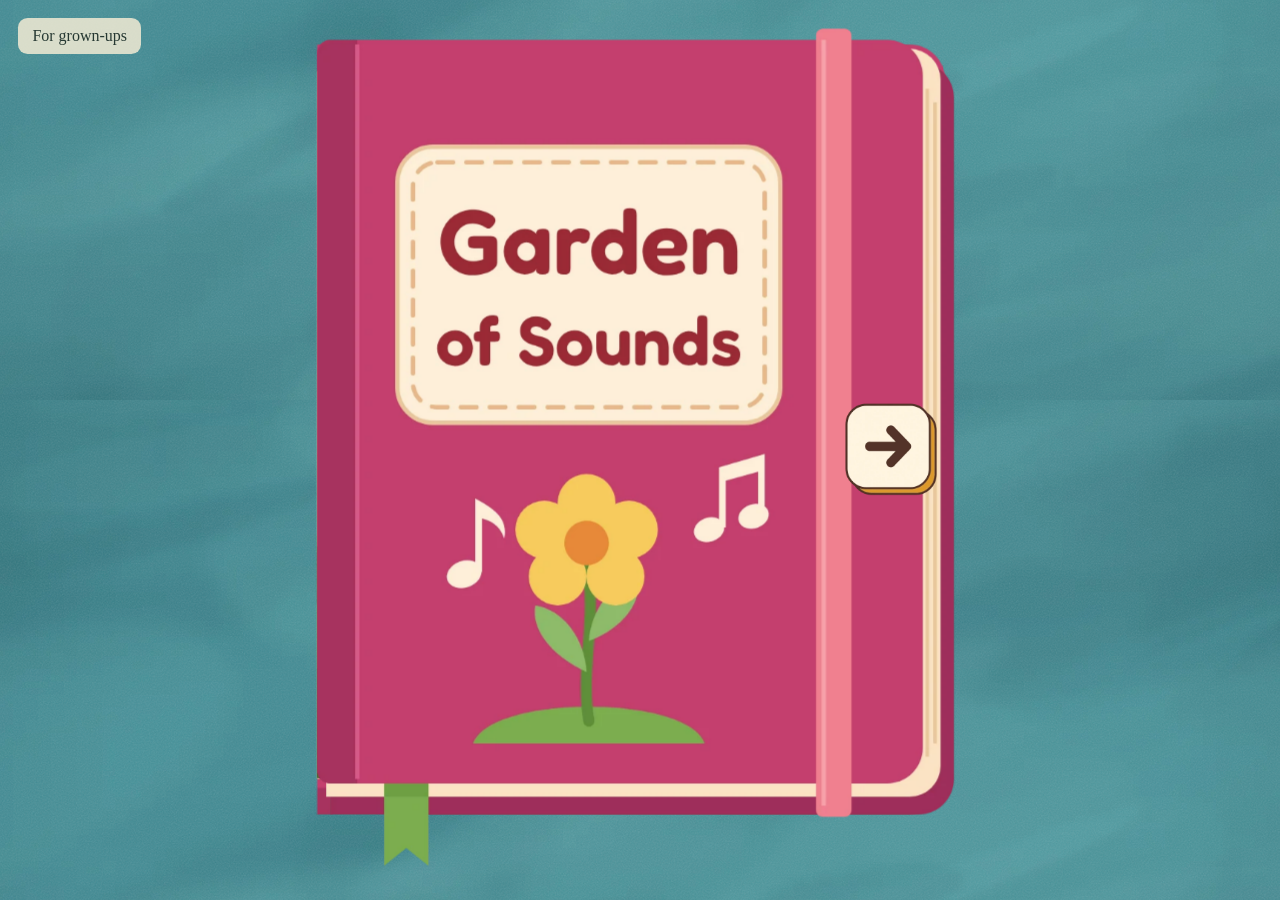
==== commit 76687582: "Improve storybook guidance across screen sizes Add a press-and-hold guide for grown-ups and keep the" ====
--- a/index.html
+++ b/index.html
@@ -5,16 +5,16 @@
     <meta charset="UTF-8">
     <meta name="viewport" content="width=device-width, initial-scale=1.0">
     <title>Garden of Sounds</title>
-    <link rel="stylesheet" href="base.css?v=picture-book-20261025">
-    <link rel="stylesheet" href="style.css?v=picture-book-20261025">
-    <script src="storybook.js?v=picture-book-20261025" defer></script>
+    <link rel="stylesheet" href="base.css?v=picture-book-20261026c">
+    <link rel="stylesheet" href="style.css?v=picture-book-20261026c">
+    <script src="storybook.js?v=picture-book-20261026c" defer></script>
 </head>
 
 <body class="storybookPage">
     <!--
     This page is a storybook. A child taps the cover to open it, turns the pages with the big arrows
     or a swipe, and taps a garden to step into it. The cross closes the book again. Every page is a
-    picture, so the book can be read without words.
+    picture, so the book can be read without words, and the help for grown-ups is tucked away.
     -->
 
     <main class="storybookStage">
@@ -27,120 +27,175 @@
         Every picture after the title runs across both pages of its spread.
         -->
         <div class="book" data-spread="0">
-            <img class="bookBack" src="assets/storybook/book-back.webp?v=picture-book-20261025" alt="" width="870"
+            <img class="bookBack" src="assets/storybook/book-back.webp?v=picture-book-20261026c" alt="" width="870"
                 height="1140" draggable="false">
-            <img class="bookRibbon" src="assets/storybook/ribbon.webp?v=picture-book-20261025" alt="" width="80"
+            <img class="bookRibbon" src="assets/storybook/ribbon.webp?v=picture-book-20261026c" alt="" width="80"
                 height="90" draggable="false">
 
-            <a class="bookPage stillPage gardenPage" href="versions/flower-meadow/index.html?v=picture-book-20261025"
+            <a class="bookPage stillPage gardenPage" href="versions/flower-meadow/index.html?v=picture-book-20261026c"
                 data-garden="flower-meadow" draggable="false">
-                <img class="pageImage" src="assets/storybook/page-flower-meadow-right.webp?v=picture-book-20261025"
+                <img class="pageImage" src="assets/storybook/page-flower-meadow-right.webp?v=picture-book-20261026c"
                     alt="Play in the giant flower meadow" width="798" height="952"
                     draggable="false">
-                <img class="playButton" src="assets/buttons/play.webp?v=picture-book-20261025" alt="" width="240"
+                <img class="playButton" src="assets/buttons/play.webp?v=picture-book-20261026c" alt="" width="240"
                     height="240" draggable="false">
             </a>
 
             <div class="leaf coverLeaf">
                 <button class="leafFace leafFront" type="button" data-turn="next">
-                    <img class="pageImage" src="assets/storybook/book-closed.webp?v=picture-book-20261025"
+                    <img class="pageImage" src="assets/storybook/book-closed.webp?v=picture-book-20261026c"
                         alt="Garden of Sounds. Open the book" width="870" height="1140"
                         draggable="false">
                 </button>
                 <button class="leafFace leafBack" type="button" data-turn="next">
-                    <img class="pageImage" src="assets/storybook/cover-inside.webp?v=picture-book-20261025"
+                    <img class="pageImage" src="assets/storybook/cover-inside.webp?v=picture-book-20261026c"
                         alt="Once upon a time," width="870" height="1140" draggable="false">
                 </button>
             </div>
 
             <div class="leaf">
                 <button class="leafFace leafFront bookPage" type="button" data-turn="next">
-                    <img class="pageImage" src="assets/storybook/page-title-right.webp?v=picture-book-20261025"
+                    <img class="pageImage" src="assets/storybook/page-title-right.webp?v=picture-book-20261026c"
                         alt="in a garden full of sounds. Turn the page" width="798" height="952"
                         draggable="false">
                 </button>
                 <a class="leafFace leafBack bookPage gardenPage"
-                    href="versions/lakeside-picnic/index.html?v=picture-book-20261025" data-garden="lakeside-picnic"
-                    draggable="false">
-                    <img class="pageImage" src="assets/storybook/page-lakeside-picnic-left.webp?v=picture-book-20261025"
+                    href="versions/lakeside-picnic/index.html?v=picture-book-20261026c" data-garden="lakeside-picnic"
+                    draggable="false">
+                    <img class="pageImage" src="assets/storybook/page-lakeside-picnic-left.webp?v=picture-book-20261026c"
                         alt="Lakeside picnic" width="798" height="952" draggable="false">
                 </a>
             </div>
 
             <div class="leaf">
                 <a class="leafFace leafFront bookPage gardenPage"
-                    href="versions/lakeside-picnic/index.html?v=picture-book-20261025" data-garden="lakeside-picnic"
-                    draggable="false">
-                    <img class="pageImage" src="assets/storybook/page-lakeside-picnic-right.webp?v=picture-book-20261025"
+                    href="versions/lakeside-picnic/index.html?v=picture-book-20261026c" data-garden="lakeside-picnic"
+                    draggable="false">
+                    <img class="pageImage" src="assets/storybook/page-lakeside-picnic-right.webp?v=picture-book-20261026c"
                         alt="Play in the lakeside picnic" width="798" height="952"
                         draggable="false">
-                    <img class="playButton" src="assets/buttons/play.webp?v=picture-book-20261025" alt="" width="240"
+                    <img class="playButton" src="assets/buttons/play.webp?v=picture-book-20261026c" alt="" width="240"
                         height="240" draggable="false">
                 </a>
                 <a class="leafFace leafBack bookPage gardenPage"
-                    href="versions/painted-orchard/index.html?v=picture-book-20261025" data-garden="painted-orchard"
-                    draggable="false">
-                    <img class="pageImage" src="assets/storybook/page-painted-orchard-left.webp?v=picture-book-20261025"
+                    href="versions/painted-orchard/index.html?v=picture-book-20261026c" data-garden="painted-orchard"
+                    draggable="false">
+                    <img class="pageImage" src="assets/storybook/page-painted-orchard-left.webp?v=picture-book-20261026c"
                         alt="Painted orchard" width="798" height="952" draggable="false">
                 </a>
             </div>
 
             <div class="leaf">
                 <a class="leafFace leafFront bookPage gardenPage"
-                    href="versions/painted-orchard/index.html?v=picture-book-20261025" data-garden="painted-orchard"
-                    draggable="false">
-                    <img class="pageImage" src="assets/storybook/page-painted-orchard-right.webp?v=picture-book-20261025"
+                    href="versions/painted-orchard/index.html?v=picture-book-20261026c" data-garden="painted-orchard"
+                    draggable="false">
+                    <img class="pageImage" src="assets/storybook/page-painted-orchard-right.webp?v=picture-book-20261026c"
                         alt="Play in the painted orchard" width="798" height="952"
                         draggable="false">
-                    <img class="playButton" src="assets/buttons/play.webp?v=picture-book-20261025" alt="" width="240"
+                    <img class="playButton" src="assets/buttons/play.webp?v=picture-book-20261026c" alt="" width="240"
                         height="240" draggable="false">
                 </a>
                 <a class="leafFace leafBack bookPage gardenPage"
-                    href="versions/flower-meadow/index.html?v=picture-book-20261025" data-garden="flower-meadow"
-                    draggable="false">
-                    <img class="pageImage" src="assets/storybook/page-flower-meadow-left.webp?v=picture-book-20261025"
+                    href="versions/flower-meadow/index.html?v=picture-book-20261026c" data-garden="flower-meadow"
+                    draggable="false">
+                    <img class="pageImage" src="assets/storybook/page-flower-meadow-left.webp?v=picture-book-20261026c"
                         alt="Giant flower meadow" width="798" height="952" draggable="false">
                 </a>
             </div>
 
             <!-- The rings stay on top while the pages turn around them. -->
-            <img class="spineRings" src="assets/storybook/spine-rings.webp?v=picture-book-20261025" alt="" width="140"
+            <img class="spineRings" src="assets/storybook/spine-rings.webp?v=picture-book-20261026c" alt="" width="140"
                 height="952" draggable="false">
 
             <!-- The arrows sit on the edges of the book, over the pages. -->
             <button class="bookButton turnButton backButton" type="button" data-turn="back">
-                <img class="buttonImage" src="assets/buttons/back-raised.webp?v=picture-book-20261025"
+                <img class="buttonImage" src="assets/buttons/back-raised.webp?v=picture-book-20261026c"
                     alt="Turn back a page" width="280" height="280" draggable="false">
-                <img class="buttonHover" src="assets/buttons/back.webp?v=picture-book-20261025" alt="" width="280"
+                <img class="buttonHover" src="assets/buttons/back.webp?v=picture-book-20261026c" alt="" width="280"
                     height="280" draggable="false">
             </button>
             <button class="bookButton turnButton nextButton" type="button" data-turn="next">
-                <img class="buttonImage" src="assets/buttons/next-raised.webp?v=picture-book-20261025" alt="Turn the page"
+                <img class="buttonImage" src="assets/buttons/next-raised.webp?v=picture-book-20261026c" alt="Turn the page"
                     width="280" height="280" draggable="false">
-                <img class="buttonHover" src="assets/buttons/next.webp?v=picture-book-20261025" alt="" width="280"
+                <img class="buttonHover" src="assets/buttons/next.webp?v=picture-book-20261026c" alt="" width="280"
                     height="280" draggable="false">
             </button>
         </div>
 
         <button class="bookButton closeButton" type="button" data-turn="close">
-            <img class="buttonImage" src="assets/buttons/close-raised.webp?v=picture-book-20261025" alt="Close the book"
+            <img class="buttonImage" src="assets/buttons/close-raised.webp?v=picture-book-20261026c" alt="Close the book"
                 width="280" height="280" draggable="false">
-            <img class="buttonHover" src="assets/buttons/close.webp?v=picture-book-20261025" alt="" width="280"
+            <img class="buttonHover" src="assets/buttons/close.webp?v=picture-book-20261026c" alt="" width="280"
                 height="280" draggable="false">
         </button>
 
-        <p class="grownUpNote">
-            For grown-ups: tap the book to open it, then turn the pages with the arrows or a swipe.
-            Tap a garden to step inside. In each garden, tap an object to start or stop its sound
-            and drag it to move it.
+        <!--
+        Help for grown-ups is kept out of the child's way: a small, plain label in the top corner
+        that opens only after being held down, so a quick tap from a child does nothing.
+        -->
+        <button class="grownUpButton" type="button" aria-haspopup="dialog"
+            aria-describedby="grown-up-hint">
+            <span class="grownUpLabel">For grown-ups</span>
+            <span class="grownUpFill" aria-hidden="true"></span>
+        </button>
+        <p id="grown-up-hint" class="visuallyHidden">Press and hold to open.</p>
+
+        <!-- Upright screens still show the book; this hint only says sideways makes it bigger. -->
+        <p class="turnHint">
+            <img src="assets/storybook/turn-phone.webp?v=picture-book-20261026c" alt="" width="360"
+                height="300">
+            <span>Turn the screen sideways for a bigger book.</span>
         </p>
     </main>
 
-    <!-- Like a picture book held open, the book needs a phone turned on its side. -->
-    <div class="turnSideways" aria-live="polite">
-        <img src="assets/storybook/turn-phone.webp?v=picture-book-20261025" alt="" width="360" height="300">
-        <p>Turn your screen sideways to open the book.</p>
-    </div>
+    <dialog class="grownUpPanel" aria-labelledby="grown-up-title">
+        <h2 id="grown-up-title">For grown-ups</h2>
+
+        <h3>How to play</h3>
+        <ul>
+            <li>Tap the book to open it. Turn the pages with the big arrows or a swipe.</li>
+            <li>Tap a garden picture to step inside.</li>
+            <li>In a garden, tap an object to start or stop its sound, and drag it to move it.
+                A playing object glows and sends up little notes.</li>
+            <li>The pause button stops every sound. The question-mark button shows a short
+                demonstration of the two moves below.</li>
+            <li>Several fingers can play at once, so siblings can play together.</li>
+        </ul>
+
+        <ul class="mappingList">
+            <li>
+                <img src="assets/buttons/up-raised.webp?v=picture-book-20261026c" alt="" width="280" height="280">
+                Move an object higher for higher notes.
+            </li>
+            <li>
+                <img src="assets/buttons/next-raised.webp?v=picture-book-20261026c" alt="" width="280" height="280">
+                Move it further right for faster notes.
+            </li>
+        </ul>
+
+        <h3>What children explore</h3>
+        <p>
+            Made for children aged 1 to 3 with a grown-up nearby. Children discover cause and
+            effect, high and low sounds, and fast and slow rhythms through free play. There are no
+            scores, timers or right answers: every arrangement sounds good, so children play for
+            the fun of it.
+        </p>
+
+        <h3>Safe by design</h3>
+        <p>
+            No ads, no purchases and no sign-up. The toy does not ask for or keep any personal
+            information. Keep the volume low and take breaks together.
+        </p>
+
+        <form method="dialog">
+            <button class="bookButton panelClose" type="submit">
+                <img class="buttonImage" src="assets/buttons/close-raised.webp?v=picture-book-20261026c"
+                    alt="Close" width="280" height="280" draggable="false">
+                <img class="buttonHover" src="assets/buttons/close.webp?v=picture-book-20261026c" alt=""
+                    width="280" height="280" draggable="false">
+            </button>
+        </form>
+    </dialog>
 </body>
 
 </html>
--- a/base.css
+++ b/base.css
@@ -16,6 +16,7 @@
     --butterYellow: #f7cb5c;
     --coral: #ef7a6d;
     --glowCore: #fffbe8;
+    --navButtonSize: clamp(4.75rem, 10vmin, 5.5rem);
 }
 
 /* Page */
@@ -28,7 +29,7 @@
     margin: 0;
     color: var(--ink);
     background-color: var(--cream);
-    background-image: url("assets/textures/paper-grain.webp?v=picture-book-20261025");
+    background-image: url("assets/textures/paper-grain.webp?v=picture-book-20261026c");
     background-size: 20rem;
     font-family: Georgia, "Times New Roman", serif;
 }
@@ -76,11 +77,12 @@
 
 /*
 The home button and chapter buttons float in the top corner of every garden, above the objects so
-they can always be reached. Each chapter button is a small round picture of its garden, so a child
-who cannot read numbers can still find a garden, and the current one has a gold rim.
+they can always be reached. Each chapter button is a round picture of its garden, so a child who
+cannot read numbers can still find a garden, and the current one has a gold rim. Every button is at
+least 75 pixels across, a size small fingers can hit.
 */
 .storyNav {
-    --buttonSize: clamp(2.75rem, 8vmin, 4rem);
+    --buttonSize: var(--navButtonSize);
     position: fixed;
     top: 0.75rem;
     left: 0.75rem;
@@ -114,7 +116,7 @@
     right: calc(var(--buttonSize) * 0.4);
     left: calc(var(--buttonSize) * 0.4);
     height: calc(var(--buttonSize) * 0.2);
-    background: url("assets/buttons/path-across.webp?v=picture-book-20261025") center / 100% 100%;
+    background: url("assets/buttons/path-across.webp?v=picture-book-20261026c") center / 100% 100%;
     translate: 0 -50%;
     content: "";
 }
@@ -127,8 +129,70 @@
     -webkit-tap-highlight-color: transparent;
 }
 
+/*
+The quiet and help buttons sit in the other top corner. On narrow screens the storybook buttons
+fill the top row, so these two move down to a second row.
+*/
+.gardenTools {
+    position: fixed;
+    top: 0.75rem;
+    right: 0.75rem;
+    z-index: 1;
+    display: flex;
+    gap: 0.75rem;
+}
+
+@media (max-width: 36rem) {
+    .gardenTools {
+        top: calc(1.5rem + var(--navButtonSize));
+    }
+}
+
+.toolButton {
+    position: relative;
+    display: block;
+    width: var(--navButtonSize);
+    padding: 0;
+    border: 0;
+    border-radius: 25%;
+    background: none;
+    cursor: pointer;
+    -webkit-tap-highlight-color: transparent;
+    transition: scale 0.15s ease-out;
+}
+
+.toolButton:active {
+    scale: 0.94;
+}
+
+/* With nothing playing, the quiet button shakes its head instead of doing nothing. */
+.quietButton.isShaking {
+    animation: tool-shake 0.45s ease-in-out;
+}
+
+@keyframes tool-shake {
+    0%,
+    100% {
+        translate: 0 0;
+    }
+
+    25%,
+    75% {
+        translate: -0.4rem 0;
+    }
+
+    50% {
+        translate: 0.4rem 0;
+    }
+}
+
+.helpButton[aria-pressed="true"] .buttonHover {
+    opacity: 1;
+}
+
 .homeButton:focus-visible,
-.chapterButton:focus-visible {
+.chapterButton:focus-visible,
+.toolButton:focus-visible {
     outline: 3px solid var(--ink);
     outline-offset: 0.2rem;
 }
@@ -234,6 +298,7 @@
     user-select: none;
     -webkit-touch-callout: none;
     -webkit-tap-highlight-color: transparent;
+    transition: scale 0.12s ease-out;
 }
 
 .objectButton::before {
@@ -295,6 +360,11 @@
     50% {
         scale: 1.035;
     }
+}
+
+/* A pressed object squashes at once, so a finger on it is answered before it lets go. */
+.isPressed .objectButton {
+    scale: 0.92;
 }
 
 /* A lifted object grows slightly and casts a shadow so the child can see it is being carried. */
@@ -374,6 +444,99 @@
     }
 }
 
+/* Playing state */
+
+/*
+A playing object keeps a soft halo in the garden's colour behind it, so a child can see at a
+glance which objects are making music. garden.js makes the halo pulse with every note and lets a
+small note float up from the object.
+*/
+.playHalo {
+    position: absolute;
+    inset: -30%;
+    z-index: -2;
+    border-radius: 50%;
+    background: radial-gradient(closest-side, rgb(255 255 255 / 95%) 0%, var(--glowCore) 35%,
+            var(--glowColour) 65%, transparent 100%);
+    opacity: 0;
+    pointer-events: none;
+    transition: opacity 0.3s ease-out;
+}
+
+.gardenObject.isPlaying .playHalo {
+    opacity: 0.8;
+}
+
+.noteLayer {
+    position: absolute;
+    inset: 0;
+    z-index: 3;
+    pointer-events: none;
+}
+
+.floatingNote {
+    position: absolute;
+    left: var(--x);
+    top: var(--y);
+    width: clamp(1.6rem, 3.5vmin, 2.6rem);
+    height: auto;
+    translate: -50% -100%;
+    animation: note-float 1s ease-out both;
+}
+
+@keyframes note-float {
+    0% {
+        opacity: 0;
+        transform: translate(0, 0.5rem) scale(0.6);
+    }
+
+    20% {
+        opacity: 1;
+    }
+
+    100% {
+        opacity: 0;
+        transform: translate(var(--drift), -3rem) scale(1);
+    }
+}
+
+/* How-to-play demonstration */
+
+/* A see-through copy of an object shows the two moves, led by a big arrow picture. */
+.demoGhost {
+    position: absolute;
+    left: var(--x);
+    top: var(--y);
+    width: var(--w);
+    opacity: 0.85;
+    translate: -50% -100%;
+}
+
+.demoGhost img {
+    display: block;
+    width: 100%;
+    height: auto;
+}
+
+.demoGhost .playHalo {
+    opacity: 0.8;
+}
+
+.demoArrow {
+    position: absolute;
+    left: var(--x);
+    top: var(--y);
+    width: var(--navButtonSize);
+    height: auto;
+    translate: -50% -50%;
+    opacity: 0;
+    transition: opacity 0.3s ease-out;
+}
+
+.demoArrow.isShown {
+    opacity: 1;
+}
+
 /* Drop feedback */
 
 /*
@@ -406,6 +569,14 @@
 
 /* Reduced motion keeps every response but removes the growing waves and the resting breath. */
 @media (prefers-reduced-motion: reduce) {
+    .floatingNote {
+        display: none;
+    }
+
+    .quietButton.isShaking {
+        animation: none;
+    }
+
     .gardenObject,
     .gardenObject.isGlowing .objectButton::after {
         animation: none;
--- a/style.css
+++ b/style.css
@@ -1,7 +1,8 @@
 /*
 This stylesheet lays out the storybook that opens the gardens. The book fills as much of the
-window as it can, the big arrows sit on its edges and a cross closes it. The gardens themselves
-are styled by base.css and each version's own stylesheet.
+window as it can, the big arrows sit on its edges and a cross closes it. Every button is at least
+75 pixels across for small fingers, and none sits along the bottom edge, where children tap by
+mistake. The gardens themselves are styled by base.css and each version's own stylesheet.
 */
 
 /* Storybook page */
@@ -10,15 +11,15 @@
 .storybookPage {
     overflow: hidden;
     background-color: #3e8a92;
-    background-image: url("assets/textures/paper-grain.webp?v=picture-book-20261025"),
-        url("assets/storybook/backdrop.webp?v=picture-book-20261025");
+    background-image: url("assets/textures/paper-grain.webp?v=picture-book-20261026c"),
+        url("assets/storybook/backdrop.webp?v=picture-book-20261026c");
     background-position: 0 0, center;
     background-size: 20rem, cover;
 }
 
 .storybookStage {
     --gap: clamp(0.5rem, 2vmin, 1.25rem);
-    --controlSize: clamp(3.5rem, 10vmin, 6rem);
+    --controlSize: clamp(4.75rem, 11vmin, 6.5rem);
     position: fixed;
     inset: 0;
     display: grid;
@@ -271,32 +272,135 @@
     right: var(--gap);
 }
 
+/* A closed book is enlarged, so its arrow is scaled back to the size of the other buttons. */
+.book[data-spread="0"] .turnButton {
+    scale: calc(1 / var(--closedScale, 1));
+}
+
 /* A button that has nothing to do fades away instead of jumping out of place. */
 .bookButton.isResting {
     opacity: 0;
     pointer-events: none;
 }
 
-/* Grown-up note */
-
-/* The note for grown-ups is small, sits in a corner beside the cover and only shows while shut. */
-.grownUpNote {
+/* Grown-ups corner */
+
+/*
+A small, plain label in the top corner, so it does not invite a child's tap. It opens only when
+held for a moment, and a band fills behind the words to show the hold working.
+*/
+.grownUpButton {
     position: fixed;
-    bottom: var(--gap);
+    top: var(--gap);
     left: var(--gap);
-    width: min(17rem, 22vw);
+    z-index: 60;
+    overflow: hidden;
+    padding: 0.55rem 0.9rem;
+    border: 0;
+    border-radius: 0.6rem;
+    background-color: rgb(253 240 216 / 80%);
+    color: var(--ink);
+    font: inherit;
+    font-size: 1rem;
+    cursor: pointer;
+    touch-action: none;
+    user-select: none;
+    -webkit-user-select: none;
+    -webkit-touch-callout: none;
+    -webkit-tap-highlight-color: transparent;
+    transition: opacity 0.4s ease-out;
+}
+
+.grownUpLabel {
+    position: relative;
+    z-index: 1;
+}
+
+.grownUpFill {
+    position: absolute;
+    inset: 0;
+    background-color: var(--butterYellow);
+    scale: 0 1;
+    transform-origin: 0 50%;
+}
+
+.grownUpButton.isHolding .grownUpFill {
+    scale: 1 1;
+    transition: scale var(--holdTime, 1.5s) linear;
+}
+
+.grownUpButton:focus-visible {
+    outline: 4px solid var(--cream);
+    outline-offset: 0.2rem;
+}
+
+.isBookOpen .grownUpButton {
+    opacity: 0;
+    pointer-events: none;
+}
+
+/* The panel is written for grown-ups, in large, plain text. */
+.grownUpPanel {
+    width: min(36rem, 100vw - 2rem);
+    max-height: calc(100dvh - 2rem);
+    padding: 1.5rem 1.75rem;
+    border: 0;
+    border-radius: 1rem;
+    background-color: var(--cream);
+    color: var(--ink);
+    font-size: 1.125rem;
+    line-height: 1.5;
+}
+
+.grownUpPanel::backdrop {
+    background-color: rgb(38 56 50 / 55%);
+}
+
+.grownUpPanel h2 {
+    margin: 0 4.5rem 0.5rem 0;
+    font-size: 1.6rem;
+}
+
+.grownUpPanel h3 {
+    margin: 1.1rem 0 0.3rem;
+    font-size: 1.2rem;
+}
+
+.grownUpPanel p,
+.grownUpPanel ul {
     margin: 0;
-    padding: 0.45rem 0.7rem;
-    border-radius: 0.6rem;
-    background-color: rgb(253 240 216 / 90%);
-    font-size: 0.75rem;
-    line-height: 1.4;
-    transition: opacity 0.4s ease-out;
-}
-
-.isBookOpen .grownUpNote {
-    opacity: 0;
-    pointer-events: none;
+}
+
+.grownUpPanel ul {
+    padding-left: 1.25rem;
+}
+
+/* The two moves are shown with the same arrow pictures as the demonstration in the gardens. */
+.grownUpPanel .mappingList {
+    display: grid;
+    gap: 0.5rem;
+    margin-top: 0.75rem;
+    padding: 0;
+    list-style: none;
+}
+
+.mappingList li {
+    display: flex;
+    align-items: center;
+    gap: 0.75rem;
+}
+
+.mappingList img {
+    width: 3.25rem;
+    height: auto;
+    flex: none;
+}
+
+.panelClose {
+    position: absolute;
+    top: 0.75rem;
+    right: 0.75rem;
+    width: 4.75rem;
 }
 
 /* Stepping into a garden */
@@ -322,7 +426,8 @@
 }
 
 .isEntering .bookButton,
-.isEntering .grownUpNote {
+.isEntering .grownUpButton,
+.isEntering .turnHint {
     opacity: 0;
 }
 
@@ -332,39 +437,37 @@
     transition: none;
 }
 
-/* Turn sideways */
-
-/*
-A phone or tablet held upright is too narrow for an open book, so, as in The Magical Pantry, it
-shows a picture asking for the screen to be turned on its side.
-*/
-.turnSideways {
+/* Upright screens */
+
+/*
+An upright phone or tablet still shows the whole book, so a child can play however the screen is
+held. The open book spans the width and the arrows move underneath it, where they cover no
+picture. A quiet hint at the bottom says the book grows when the screen is turned.
+*/
+.turnHint {
     position: fixed;
-    inset: 0;
-    z-index: 80;
+    bottom: var(--gap);
+    left: 50%;
+    z-index: 55;
     display: none;
-    flex-direction: column;
     align-items: center;
-    justify-content: center;
-    gap: 1rem;
-    padding: 2rem;
-    background: inherit;
-    text-align: center;
-}
-
-.turnSideways img {
-    width: min(60vw, 14rem);
+    gap: 0.6rem;
+    width: max-content;
+    max-width: calc(100vw - 2 * var(--gap));
+    margin: 0;
+    padding: 0.4rem 0.9rem 0.4rem 0.5rem;
+    border-radius: 0.6rem;
+    background-color: rgb(253 240 216 / 90%);
+    font-size: 1.125rem;
+    line-height: 1.3;
+    translate: -50% 0;
+    pointer-events: none;
+}
+
+.turnHint img {
+    width: 3.5rem;
     height: auto;
     animation: turn-hint 2.4s ease-in-out infinite;
-}
-
-.turnSideways p {
-    max-width: 16rem;
-    margin: 0;
-    padding: 0.45rem 0.8rem;
-    border-radius: 0.6rem;
-    background-color: rgb(253 240 216 / 90%);
-    font-size: 0.85rem;
 }
 
 @keyframes turn-hint {
@@ -379,14 +482,24 @@
     }
 }
 
-@media (orientation: portrait) and (max-width: 600px),
-    (orientation: portrait) and (pointer: coarse) {
-    .turnSideways {
+@media (max-aspect-ratio: 4/5) {
+    .book:not([data-spread="0"]) .turnButton {
+        top: calc(100% + var(--gap));
+        translate: 0 0;
+    }
+
+    .book:not([data-spread="0"]) .backButton {
+        left: 0;
+    }
+
+    .book:not([data-spread="0"]) .nextButton {
+        right: 0;
+    }
+}
+
+@media (max-aspect-ratio: 4/5) and (pointer: coarse) {
+    .turnHint {
         display: flex;
-    }
-
-    .storybookStage {
-        visibility: hidden;
     }
 }
 
@@ -399,7 +512,7 @@
     }
 
     .playButton,
-    .turnSideways img,
+    .turnHint img,
     .book[data-spread="0"] .coverLeaf {
         animation: none;
     }
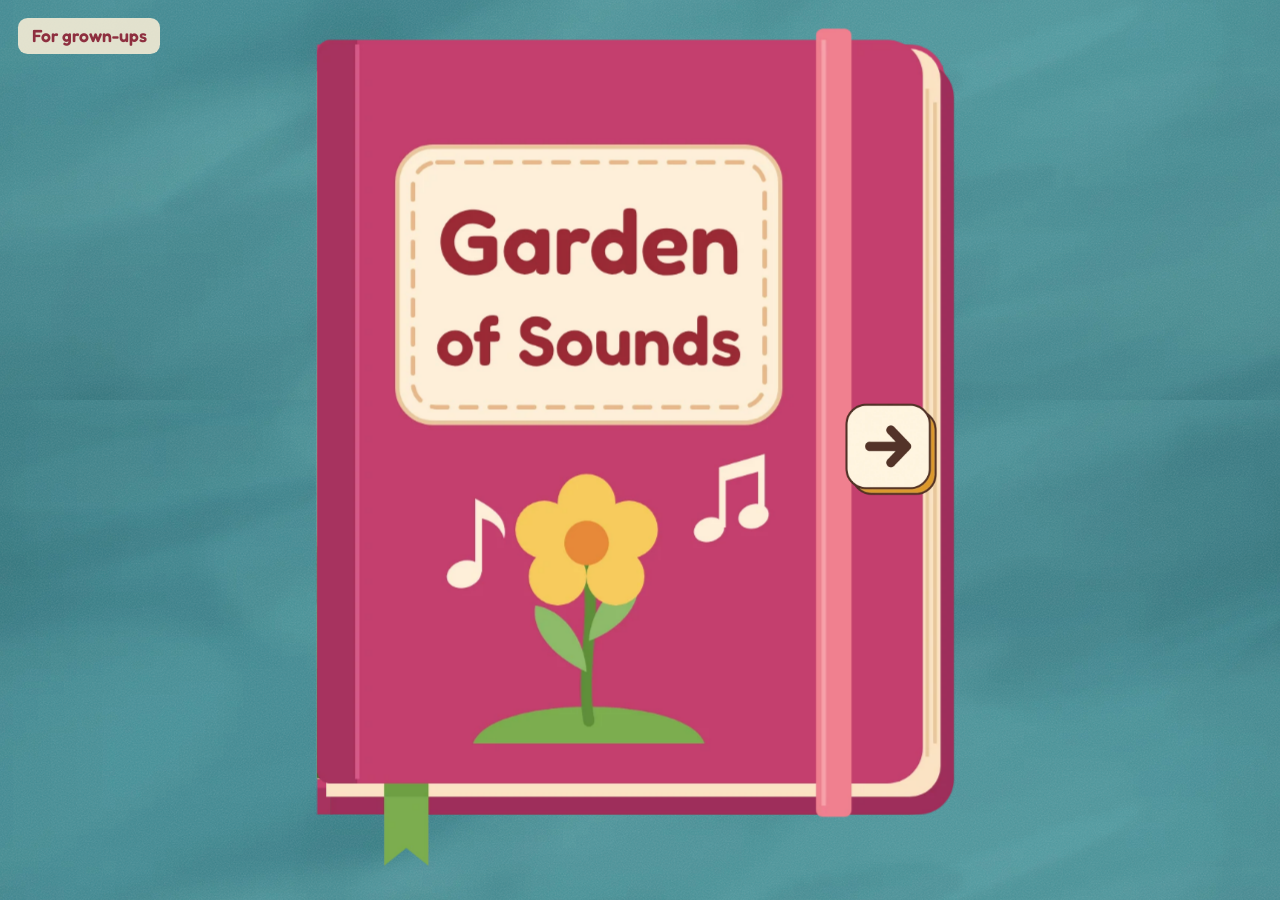
==== commit d08c2021: "Refine musical mapping and guided play Map pitch and repeat speed continuously, generate fresh loopi" ====
--- a/index.html
+++ b/index.html
@@ -5,9 +5,10 @@
     <meta charset="UTF-8">
     <meta name="viewport" content="width=device-width, initial-scale=1.0">
     <title>Garden of Sounds</title>
-    <link rel="stylesheet" href="base.css?v=picture-book-20261026c">
-    <link rel="stylesheet" href="style.css?v=picture-book-20261026c">
-    <script src="storybook.js?v=picture-book-20261026c" defer></script>
+    <link rel="stylesheet" href="base.css?v=picture-book-20261027b">
+    <link rel="stylesheet" href="style.css?v=picture-book-20261027b">
+    <script src="storybook.js?v=picture-book-20261027b" defer></script>
+    <script src="button-press.js?v=picture-book-20261027b" defer></script>
 </head>
 
 <body class="storybookPage">
@@ -27,126 +28,120 @@
         Every picture after the title runs across both pages of its spread.
         -->
         <div class="book" data-spread="0">
-            <img class="bookBack" src="assets/storybook/book-back.webp?v=picture-book-20261026c" alt="" width="870"
+            <img class="bookBack" src="assets/storybook/book-back.webp?v=picture-book-20261027b" alt="" width="870"
                 height="1140" draggable="false">
-            <img class="bookRibbon" src="assets/storybook/ribbon.webp?v=picture-book-20261026c" alt="" width="80"
+            <img class="bookRibbon" src="assets/storybook/ribbon.webp?v=picture-book-20261027b" alt="" width="80"
                 height="90" draggable="false">
 
-            <a class="bookPage stillPage gardenPage" href="versions/flower-meadow/index.html?v=picture-book-20261026c"
+            <a class="bookPage stillPage gardenPage" href="versions/flower-meadow/index.html?v=picture-book-20261027b"
                 data-garden="flower-meadow" draggable="false">
-                <img class="pageImage" src="assets/storybook/page-flower-meadow-right.webp?v=picture-book-20261026c"
+                <img class="pageImage" src="assets/storybook/page-flower-meadow-right.webp?v=picture-book-20261027b"
                     alt="Play in the giant flower meadow" width="798" height="952"
                     draggable="false">
-                <img class="playButton" src="assets/buttons/play.webp?v=picture-book-20261026c" alt="" width="240"
+                <img class="playButton" src="assets/buttons/play.webp?v=picture-book-20261027b" alt="" width="240"
                     height="240" draggable="false">
             </a>
 
             <div class="leaf coverLeaf">
                 <button class="leafFace leafFront" type="button" data-turn="next">
-                    <img class="pageImage" src="assets/storybook/book-closed.webp?v=picture-book-20261026c"
+                    <img class="pageImage" src="assets/storybook/book-closed.webp?v=picture-book-20261027b"
                         alt="Garden of Sounds. Open the book" width="870" height="1140"
                         draggable="false">
                 </button>
                 <button class="leafFace leafBack" type="button" data-turn="next">
-                    <img class="pageImage" src="assets/storybook/cover-inside.webp?v=picture-book-20261026c"
+                    <img class="pageImage" src="assets/storybook/cover-inside.webp?v=picture-book-20261027b"
                         alt="Once upon a time," width="870" height="1140" draggable="false">
                 </button>
             </div>
 
             <div class="leaf">
                 <button class="leafFace leafFront bookPage" type="button" data-turn="next">
-                    <img class="pageImage" src="assets/storybook/page-title-right.webp?v=picture-book-20261026c"
+                    <img class="pageImage" src="assets/storybook/page-title-right.webp?v=picture-book-20261027b"
                         alt="in a garden full of sounds. Turn the page" width="798" height="952"
                         draggable="false">
                 </button>
                 <a class="leafFace leafBack bookPage gardenPage"
-                    href="versions/lakeside-picnic/index.html?v=picture-book-20261026c" data-garden="lakeside-picnic"
+                    href="versions/lakeside-picnic/index.html?v=picture-book-20261027b" data-garden="lakeside-picnic"
                     draggable="false">
-                    <img class="pageImage" src="assets/storybook/page-lakeside-picnic-left.webp?v=picture-book-20261026c"
+                    <img class="pageImage" src="assets/storybook/page-lakeside-picnic-left.webp?v=picture-book-20261027b"
                         alt="Lakeside picnic" width="798" height="952" draggable="false">
                 </a>
             </div>
 
             <div class="leaf">
                 <a class="leafFace leafFront bookPage gardenPage"
-                    href="versions/lakeside-picnic/index.html?v=picture-book-20261026c" data-garden="lakeside-picnic"
+                    href="versions/lakeside-picnic/index.html?v=picture-book-20261027b" data-garden="lakeside-picnic"
                     draggable="false">
-                    <img class="pageImage" src="assets/storybook/page-lakeside-picnic-right.webp?v=picture-book-20261026c"
+                    <img class="pageImage" src="assets/storybook/page-lakeside-picnic-right.webp?v=picture-book-20261027b"
                         alt="Play in the lakeside picnic" width="798" height="952"
                         draggable="false">
-                    <img class="playButton" src="assets/buttons/play.webp?v=picture-book-20261026c" alt="" width="240"
+                    <img class="playButton" src="assets/buttons/play.webp?v=picture-book-20261027b" alt="" width="240"
                         height="240" draggable="false">
                 </a>
                 <a class="leafFace leafBack bookPage gardenPage"
-                    href="versions/painted-orchard/index.html?v=picture-book-20261026c" data-garden="painted-orchard"
+                    href="versions/painted-orchard/index.html?v=picture-book-20261027b" data-garden="painted-orchard"
                     draggable="false">
-                    <img class="pageImage" src="assets/storybook/page-painted-orchard-left.webp?v=picture-book-20261026c"
+                    <img class="pageImage" src="assets/storybook/page-painted-orchard-left.webp?v=picture-book-20261027b"
                         alt="Painted orchard" width="798" height="952" draggable="false">
                 </a>
             </div>
 
             <div class="leaf">
                 <a class="leafFace leafFront bookPage gardenPage"
-                    href="versions/painted-orchard/index.html?v=picture-book-20261026c" data-garden="painted-orchard"
+                    href="versions/painted-orchard/index.html?v=picture-book-20261027b" data-garden="painted-orchard"
                     draggable="false">
-                    <img class="pageImage" src="assets/storybook/page-painted-orchard-right.webp?v=picture-book-20261026c"
+                    <img class="pageImage" src="assets/storybook/page-painted-orchard-right.webp?v=picture-book-20261027b"
                         alt="Play in the painted orchard" width="798" height="952"
                         draggable="false">
-                    <img class="playButton" src="assets/buttons/play.webp?v=picture-book-20261026c" alt="" width="240"
+                    <img class="playButton" src="assets/buttons/play.webp?v=picture-book-20261027b" alt="" width="240"
                         height="240" draggable="false">
                 </a>
                 <a class="leafFace leafBack bookPage gardenPage"
-                    href="versions/flower-meadow/index.html?v=picture-book-20261026c" data-garden="flower-meadow"
+                    href="versions/flower-meadow/index.html?v=picture-book-20261027b" data-garden="flower-meadow"
                     draggable="false">
-                    <img class="pageImage" src="assets/storybook/page-flower-meadow-left.webp?v=picture-book-20261026c"
+                    <img class="pageImage" src="assets/storybook/page-flower-meadow-left.webp?v=picture-book-20261027b"
                         alt="Giant flower meadow" width="798" height="952" draggable="false">
                 </a>
             </div>
 
             <!-- The rings stay on top while the pages turn around them. -->
-            <img class="spineRings" src="assets/storybook/spine-rings.webp?v=picture-book-20261026c" alt="" width="140"
+            <img class="spineRings" src="assets/storybook/spine-rings.webp?v=picture-book-20261027b" alt="" width="140"
                 height="952" draggable="false">
 
             <!-- The arrows sit on the edges of the book, over the pages. -->
             <button class="bookButton turnButton backButton" type="button" data-turn="back">
-                <img class="buttonImage" src="assets/buttons/back-raised.webp?v=picture-book-20261026c"
+                <img class="buttonImage" src="assets/buttons/back-raised.webp?v=picture-book-20261027b"
                     alt="Turn back a page" width="280" height="280" draggable="false">
-                <img class="buttonHover" src="assets/buttons/back.webp?v=picture-book-20261026c" alt="" width="280"
+                <img class="buttonHover" src="assets/buttons/back.webp?v=picture-book-20261027b" alt="" width="280"
                     height="280" draggable="false">
             </button>
             <button class="bookButton turnButton nextButton" type="button" data-turn="next">
-                <img class="buttonImage" src="assets/buttons/next-raised.webp?v=picture-book-20261026c" alt="Turn the page"
+                <img class="buttonImage" src="assets/buttons/next-raised.webp?v=picture-book-20261027b" alt="Turn the page"
                     width="280" height="280" draggable="false">
-                <img class="buttonHover" src="assets/buttons/next.webp?v=picture-book-20261026c" alt="" width="280"
+                <img class="buttonHover" src="assets/buttons/next.webp?v=picture-book-20261027b" alt="" width="280"
                     height="280" draggable="false">
             </button>
         </div>
 
         <button class="bookButton closeButton" type="button" data-turn="close">
-            <img class="buttonImage" src="assets/buttons/close-raised.webp?v=picture-book-20261026c" alt="Close the book"
+            <img class="buttonImage" src="assets/buttons/close-raised.webp?v=picture-book-20261027b" alt="Close the book"
                 width="280" height="280" draggable="false">
-            <img class="buttonHover" src="assets/buttons/close.webp?v=picture-book-20261026c" alt="" width="280"
+            <img class="buttonHover" src="assets/buttons/close.webp?v=picture-book-20261027b" alt="" width="280"
                 height="280" draggable="false">
         </button>
 
-        <!--
-        Help for grown-ups is kept out of the child's way: a small, plain label in the top corner
-        that opens only after being held down, so a quick tap from a child does nothing.
-        -->
-        <button class="grownUpButton" type="button" aria-haspopup="dialog"
-            aria-describedby="grown-up-hint">
-            <span class="grownUpLabel">For grown-ups</span>
-            <span class="grownUpFill" aria-hidden="true"></span>
-        </button>
-        <p id="grown-up-hint" class="visuallyHidden">Press and hold to open.</p>
+        <!-- Help for grown-ups sits in a small label in the top corner, lettered like the cover. -->
+        <button class="grownUpButton" type="button" aria-haspopup="dialog">For grown-ups</button>
+    </main>
 
-        <!-- Upright screens still show the book; this hint only says sideways makes it bigger. -->
-        <p class="turnHint">
-            <img src="assets/storybook/turn-phone.webp?v=picture-book-20261026c" alt="" width="360"
-                height="300">
-            <span>Turn the screen sideways for a bigger book.</span>
-        </p>
-    </main>
+    <!-- On an upright phone a card asks for the screen to be turned; it can be put away. -->
+    <div class="turnPrompt">
+        <div class="turnCard">
+            <img src="assets/storybook/turn-phone.webp?v=picture-book-20261027b" alt="" width="360" height="300">
+            <p>Turn your phone sideways for a bigger book.</p>
+            <button class="turnDismiss" type="button">Keep it upright</button>
+        </div>
+    </div>
 
     <dialog class="grownUpPanel" aria-labelledby="grown-up-title">
         <h2 id="grown-up-title">For grown-ups</h2>
@@ -155,21 +150,23 @@
         <ul>
             <li>Tap the book to open it. Turn the pages with the big arrows or a swipe.</li>
             <li>Tap a garden picture to step inside.</li>
-            <li>In a garden, tap an object to start or stop its sound, and drag it to move it.
-                A playing object glows and sends up little notes.</li>
-            <li>The pause button stops every sound. The question-mark button shows a short
-                demonstration of the two moves below.</li>
+            <li>In a garden, one tap starts an object singing its own short tune, made new on
+                every tap, and another tap stops it. Dragging an object and letting go starts it
+                too. A singing object glows and sends up little notes.</li>
+            <li>The play button lets the whole garden sing, one object after another, and then
+                stops it all. The question-mark button starts a short guide your child plays
+                along with: tap the animal, then drag it up or down and left or right.</li>
             <li>Several fingers can play at once, so siblings can play together.</li>
         </ul>
 
         <ul class="mappingList">
             <li>
-                <img src="assets/buttons/up-raised.webp?v=picture-book-20261026c" alt="" width="280" height="280">
-                Move an object higher for higher notes.
+                <img src="assets/buttons/up-raised.webp?v=picture-book-20261027b" alt="" width="280" height="280">
+                Move an object higher for higher notes. Every small move changes the note.
             </li>
             <li>
-                <img src="assets/buttons/next-raised.webp?v=picture-book-20261026c" alt="" width="280" height="280">
-                Move it further right for faster notes.
+                <img src="assets/buttons/next-raised.webp?v=picture-book-20261027b" alt="" width="280" height="280">
+                Move it further right for faster notes, and left for slower ones.
             </li>
         </ul>
 
@@ -189,9 +186,9 @@
 
         <form method="dialog">
             <button class="bookButton panelClose" type="submit">
-                <img class="buttonImage" src="assets/buttons/close-raised.webp?v=picture-book-20261026c"
+                <img class="buttonImage" src="assets/buttons/close-raised.webp?v=picture-book-20261027b"
                     alt="Close" width="280" height="280" draggable="false">
-                <img class="buttonHover" src="assets/buttons/close.webp?v=picture-book-20261026c" alt=""
+                <img class="buttonHover" src="assets/buttons/close.webp?v=picture-book-20261027b" alt=""
                     width="280" height="280" draggable="false">
             </button>
         </form>
--- a/base.css
+++ b/base.css
@@ -1,8 +1,19 @@
 /*
 This stylesheet holds what the pages share: the colour tokens, the picture buttons, and the
-garden layout and feedback. Each garden adds its glow colour, pitch zone lines and object
-starting places in a second stylesheet.
-*/
+garden layout, feedback and guide. Each garden adds its glow colour and object starting places
+in a second stylesheet.
+*/
+
+/* Lettering */
+
+/* Fredoka is the rounded lettering on the book's cover (SIL Open Font License). */
+@font-face {
+    font-family: Fredoka;
+    font-style: normal;
+    font-weight: 600;
+    font-display: swap;
+    src: url("assets/fonts/fredoka-semibold-latin.woff2?v=picture-book-20261027b") format("woff2");
+}
 
 /* Colour tokens */
 
@@ -16,7 +27,7 @@
     --butterYellow: #f7cb5c;
     --coral: #ef7a6d;
     --glowCore: #fffbe8;
-    --navButtonSize: clamp(4.75rem, 10vmin, 5.5rem);
+    --navButtonSize: clamp(2.75rem, 10vmin, 5.5rem);
 }
 
 /* Page */
@@ -29,7 +40,7 @@
     margin: 0;
     color: var(--ink);
     background-color: var(--cream);
-    background-image: url("assets/textures/paper-grain.webp?v=picture-book-20261026c");
+    background-image: url("assets/textures/paper-grain.webp?v=picture-book-20261027b");
     background-size: 20rem;
     font-family: Georgia, "Times New Roman", serif;
 }
@@ -46,8 +57,10 @@
 /* Picture buttons */
 
 /*
-Every storybook button is a picture with a second picture laid over it for hover and keyboard
-focus, so the buttons keep their drawn look.
+Every storybook button is a picture with a second picture laid over it, so the buttons keep their
+drawn look. A square key is drawn raised on its shadow; while it is pressed the flat picture shows,
+as if the key sank into its shadow, and on release it springs back up (button-press.js). The round
+chapter buttons show their gold rim on hover and sink a little when pressed.
 */
 .buttonImage,
 .buttonHover {
@@ -65,12 +78,45 @@
     transition: opacity 0.15s ease-out;
 }
 
-a:hover .buttonHover,
-a:focus-visible .buttonHover,
 a[aria-current="page"] .buttonHover,
-button:hover .buttonHover,
-button:focus-visible .buttonHover {
+.chapterButton:hover .buttonHover,
+.chapterButton:focus-visible .buttonHover,
+.isPushed .buttonHover,
+.helpButton[aria-pressed="true"] .buttonHover {
     opacity: 1;
+}
+
+.isPushed .buttonHover {
+    transition: none;
+}
+
+.homeButton.isPushed .buttonImage,
+.toolButton.isPushed .buttonImage,
+.bookButton.isPushed .buttonImage,
+.helpButton[aria-pressed="true"] .buttonImage {
+    opacity: 0;
+}
+
+.chapterButton.isPushed {
+    scale: 0.9;
+}
+
+.isSpringing .buttonImage {
+    animation: key-spring 0.3s ease-out;
+}
+
+@keyframes key-spring {
+    0% {
+        scale: 0.95;
+    }
+
+    55% {
+        scale: 1.05;
+    }
+
+    100% {
+        scale: 1;
+    }
 }
 
 /* Storybook buttons */
@@ -116,7 +162,7 @@
     right: calc(var(--buttonSize) * 0.4);
     left: calc(var(--buttonSize) * 0.4);
     height: calc(var(--buttonSize) * 0.2);
-    background: url("assets/buttons/path-across.webp?v=picture-book-20261026c") center / 100% 100%;
+    background: url("assets/buttons/path-across.webp?v=picture-book-20261027b") center / 100% 100%;
     translate: 0 -50%;
     content: "";
 }
@@ -127,10 +173,11 @@
     width: var(--buttonSize);
     border-radius: 50%;
     -webkit-tap-highlight-color: transparent;
-}
-
-/*
-The quiet and help buttons sit in the other top corner. On narrow screens the storybook buttons
+    transition: scale 0.1s ease-out;
+}
+
+/*
+The pause and help buttons sit in the other top corner. On narrow screens the storybook buttons
 fill the top row, so these two move down to a second row.
 */
 .gardenTools {
@@ -142,7 +189,7 @@
     gap: 0.75rem;
 }
 
-@media (max-width: 36rem) {
+@media (max-width: 22rem) {
     .gardenTools {
         top: calc(1.5rem + var(--navButtonSize));
     }
@@ -158,36 +205,7 @@
     background: none;
     cursor: pointer;
     -webkit-tap-highlight-color: transparent;
-    transition: scale 0.15s ease-out;
-}
-
-.toolButton:active {
-    scale: 0.94;
-}
-
-/* With nothing playing, the quiet button shakes its head instead of doing nothing. */
-.quietButton.isShaking {
-    animation: tool-shake 0.45s ease-in-out;
-}
-
-@keyframes tool-shake {
-    0%,
-    100% {
-        translate: 0 0;
-    }
-
-    25%,
-    75% {
-        translate: -0.4rem 0;
-    }
-
-    50% {
-        translate: 0.4rem 0;
-    }
-}
-
-.helpButton[aria-pressed="true"] .buttonHover {
-    opacity: 1;
+    transition: opacity 0.3s ease-out;
 }
 
 .homeButton:focus-visible,
@@ -500,41 +518,250 @@
     }
 }
 
-/* How-to-play demonstration */
-
-/* A see-through copy of an object shows the two moves, led by a big arrow picture. */
-.demoGhost {
-    position: absolute;
-    left: var(--x);
-    top: var(--y);
-    width: var(--w);
-    opacity: 0.85;
-    translate: -50% -100%;
-}
-
-.demoGhost img {
+/* How-to-play guide */
+
+/*
+The guide covers the window. A dark shade with a round hole lights up the one object to play
+with, and only that object, the guide's words and its cross can be pressed. A hand taps on the
+object, then shows a drag up or down and left or right, with an arrow where the drag ends.
+*/
+.guide {
+    position: fixed;
+    inset: 0;
+    z-index: 4;
+    overflow: hidden;
+    pointer-events: none;
+}
+
+.guide[hidden] {
+    display: none;
+}
+
+.guideSpot {
+    position: absolute;
+    left: var(--spotX);
+    top: var(--spotY);
+    width: var(--spotSize);
+    aspect-ratio: 1;
+    border: 0.25rem dashed rgb(255 247 230 / 90%);
+    border-radius: 50%;
+    box-shadow: 0 0 0 200vmax rgb(46 30 24 / 62%);
+    translate: -50% -50%;
+}
+
+.guide[data-step="tap"] .guideSpot {
+    animation: guide-spot 0.9s ease-in-out infinite;
+}
+
+@keyframes guide-spot {
+    0%,
+    100% {
+        scale: 1;
+    }
+
+    50% {
+        scale: 1.08;
+    }
+}
+
+/* The fingertip sits on the middle of the object. */
+.guideHand {
+    position: absolute;
+    left: var(--spotX);
+    top: var(--spotY);
+    width: clamp(4rem, 13vmin, 7rem);
+    height: auto;
+    translate: -46% -4%;
+}
+
+.guide[data-step="tap"] .guideHand {
+    animation: guide-tap 0.9s ease-in-out infinite;
+}
+
+.guide[data-step="up"] .guideHand,
+.guide[data-step="across"] .guideHand {
+    animation: guide-drag 2.2s ease-in-out infinite;
+}
+
+.guide[data-step="done"] .guideHand {
+    display: none;
+}
+
+@keyframes guide-tap {
+    0%,
+    100% {
+        transform: translateY(-1.4rem);
+    }
+
+    45% {
+        transform: translateY(0) scale(0.9);
+    }
+
+    60% {
+        transform: translateY(0) scale(0.9);
+    }
+}
+
+@keyframes guide-drag {
+    0% {
+        opacity: 0;
+        transform: translate(0, 0) scale(0.9);
+    }
+
+    12% {
+        opacity: 1;
+        transform: translate(0, 0) scale(0.9);
+    }
+
+    70% {
+        opacity: 1;
+        transform: translate(var(--moveX), var(--moveY)) scale(0.9);
+    }
+
+    90%,
+    100% {
+        opacity: 0;
+        transform: translate(var(--moveX), var(--moveY)) scale(0.9);
+    }
+}
+
+.guideArrow {
+    position: absolute;
+    left: var(--arrowX);
+    top: var(--arrowY);
+    display: none;
+    width: clamp(3rem, 10vmin, 5.5rem);
+    height: auto;
+    rotate: var(--arrowTurn, 0deg);
+    translate: -50% -50%;
+}
+
+.guide[data-step="up"] .guideArrow,
+.guide[data-step="across"] .guideArrow {
     display: block;
-    width: 100%;
+}
+
+.guideLabel {
+    position: absolute;
+    left: var(--labelX);
+    top: var(--labelY);
+    display: grid;
+    gap: 0.15rem;
+    width: max-content;
+    max-width: min(22rem, 100vw - 1rem);
+    margin: 0;
+    padding: 0.6rem 1rem 0.7rem;
+    border: 0.2rem solid #4e2e24;
+    border-radius: 1rem;
+    background-color: #fff5e0;
+    color: #4e2e24;
+    font-family: Fredoka, "Trebuchet MS", sans-serif;
+    font-weight: 600;
+    text-align: center;
+    translate: -50% 0;
+}
+
+.guideTitle {
+    font-size: clamp(1.3rem, 4.5vmin, 2rem);
+}
+
+.guideHint {
+    font-size: clamp(0.85rem, 2.6vmin, 1.1rem);
+}
+
+.guideClose {
+    position: absolute;
+    top: 0.75rem;
+    right: 0.75rem;
+    pointer-events: auto;
+}
+
+/* While the guide runs, only the lit object can be played. */
+.isGuiding .storyNav,
+.isGuiding .gardenTools,
+.isGuiding .gardenObject:not(.isGuideTarget) {
+    pointer-events: none;
+}
+
+/* Turning the phone */
+
+/*
+On an upright phone a card asks for the screen to be turned sideways, where the garden has room.
+It disappears by itself once the phone is turned, and can be put away to play upright.
+*/
+.turnPrompt {
+    position: fixed;
+    inset: 0;
+    z-index: 70;
+    display: none;
+    place-items: center;
+    padding: 1rem;
+    background-color: rgb(46 30 24 / 55%);
+}
+
+.turnCard {
+    display: grid;
+    justify-items: center;
+    gap: 0.75rem;
+    width: min(20rem, 100%);
+    padding: 1.25rem 1.25rem 1.5rem;
+    border: 0.2rem solid #4e2e24;
+    border-radius: 1.25rem;
+    background-color: #fff5e0;
+    color: #4e2e24;
+    font-family: Fredoka, "Trebuchet MS", sans-serif;
+    font-weight: 600;
+    text-align: center;
+}
+
+.turnCard img {
+    width: 8rem;
     height: auto;
-}
-
-.demoGhost .playHalo {
-    opacity: 0.8;
-}
-
-.demoArrow {
-    position: absolute;
-    left: var(--x);
-    top: var(--y);
-    width: var(--navButtonSize);
-    height: auto;
-    translate: -50% -50%;
-    opacity: 0;
-    transition: opacity 0.3s ease-out;
-}
-
-.demoArrow.isShown {
-    opacity: 1;
+    animation: turn-phone 2.4s ease-in-out infinite;
+}
+
+.turnCard p {
+    margin: 0;
+    font-size: 1.4rem;
+    line-height: 1.25;
+}
+
+.turnDismiss {
+    padding: 0.5rem 1rem;
+    border: 0.15rem solid #4e2e24;
+    border-radius: 0.75rem;
+    background-color: transparent;
+    color: inherit;
+    font: inherit;
+    font-size: 1rem;
+    cursor: pointer;
+}
+
+.turnDismiss:hover,
+.turnDismiss:focus-visible {
+    background-color: var(--butterYellow);
+}
+
+@keyframes turn-phone {
+    0%,
+    20% {
+        rotate: 0deg;
+    }
+
+    55%,
+    100% {
+        rotate: -90deg;
+    }
+}
+
+@media (max-aspect-ratio: 4/5) and (pointer: coarse), (max-aspect-ratio: 4/5) and (max-width: 37.5rem) {
+    .turnPrompt {
+        display: grid;
+    }
+
+    .turnPrompt.isPutAway {
+        display: none;
+    }
 }
 
 /* Drop feedback */
@@ -573,8 +800,11 @@
         display: none;
     }
 
-    .quietButton.isShaking {
-        animation: none;
+    .isSpringing .buttonImage,
+    .guideSpot,
+    .guideHand,
+    .turnCard img {
+        animation: none !important;
     }
 
     .gardenObject,
@@ -601,7 +831,7 @@
 
 /*
 Square and portrait windows use a taller garden instead of a squashed wide one, so objects keep
-a comfortable size and have room to move up and down between the pitch zones. Each picture
+a comfortable size and have room to move up and down for higher and lower notes. Each picture
 continues far enough to cover every window shape that uses it.
 */
 @media (max-aspect-ratio: 11/10) {
@@ -612,12 +842,22 @@
     }
 }
 
-/* The narrowest windows are usually phones, so objects grow slightly to be easy to touch. */
+/*
+The narrowest windows are usually phones, so objects grow to be easy to touch and to stay the
+main thing on the small screen, while the buttons shrink.
+*/
 @media (max-aspect-ratio: 3/5) {
     .gardenScene {
         --sceneRatio: 0.5;
-        --objectScale: 1.25;
+        --objectScale: 1.6;
         --extendX: 0.1;
         --extendY: 0.2;
     }
 }
+
+/* A phone turned sideways is short, so its objects grow in the same way. */
+@media (min-aspect-ratio: 11/10) and (max-height: 31rem) {
+    .gardenScene {
+        --objectScale: 1.5;
+    }
+}
--- a/style.css
+++ b/style.css
@@ -11,15 +11,15 @@
 .storybookPage {
     overflow: hidden;
     background-color: #3e8a92;
-    background-image: url("assets/textures/paper-grain.webp?v=picture-book-20261026c"),
-        url("assets/storybook/backdrop.webp?v=picture-book-20261026c");
+    background-image: url("assets/textures/paper-grain.webp?v=picture-book-20261027b"),
+        url("assets/storybook/backdrop.webp?v=picture-book-20261027b");
     background-position: 0 0, center;
     background-size: 20rem, cover;
 }
 
 .storybookStage {
     --gap: clamp(0.5rem, 2vmin, 1.25rem);
-    --controlSize: clamp(4.75rem, 11vmin, 6.5rem);
+    --controlSize: clamp(2.75rem, 11vmin, 6.5rem);
     position: fixed;
     inset: 0;
     display: grid;
@@ -230,8 +230,8 @@
 /* Big buttons */
 
 /*
-The arrows and the cross are pictures: the raised one shows at rest and the flat one shows on
-hover, as if the button were being pressed down.
+The arrows and the cross are pictures: the raised one shows at rest and the flat one shows while
+the button is pressed, as if it sank into its shadow.
 */
 .bookButton {
     position: relative;
@@ -244,11 +244,7 @@
     background: none;
     cursor: pointer;
     -webkit-tap-highlight-color: transparent;
-    transition: opacity 0.3s ease-out, scale 0.15s ease-out;
-}
-
-.bookButton:active {
-    scale: 0.94;
+    transition: opacity 0.3s ease-out;
 }
 
 /* The arrows sit over the left and right edges of the book, halfway down. */
@@ -286,47 +282,30 @@
 /* Grown-ups corner */
 
 /*
-A small, plain label in the top corner, so it does not invite a child's tap. It opens only when
-held for a moment, and a band fills behind the words to show the hold working.
+A small label in the top corner, lettered in Fredoka like the title on the cover. It turns
+butter yellow under the pointer and opens the help panel with a plain tap.
 */
 .grownUpButton {
     position: fixed;
     top: var(--gap);
     left: var(--gap);
     z-index: 60;
-    overflow: hidden;
-    padding: 0.55rem 0.9rem;
+    padding: 0.45rem 0.85rem 0.5rem;
     border: 0;
     border-radius: 0.6rem;
-    background-color: rgb(253 240 216 / 80%);
-    color: var(--ink);
-    font: inherit;
-    font-size: 1rem;
+    background-color: rgb(253 240 216 / 85%);
+    color: #8e2f3f;
+    font-family: Fredoka, "Trebuchet MS", sans-serif;
+    font-size: clamp(0.85rem, 2.4vmin, 1.1rem);
+    font-weight: 600;
     cursor: pointer;
-    touch-action: none;
-    user-select: none;
-    -webkit-user-select: none;
-    -webkit-touch-callout: none;
     -webkit-tap-highlight-color: transparent;
-    transition: opacity 0.4s ease-out;
-}
-
-.grownUpLabel {
-    position: relative;
-    z-index: 1;
-}
-
-.grownUpFill {
-    position: absolute;
-    inset: 0;
+    transition: opacity 0.4s ease-out, background-color 0.15s ease-out;
+}
+
+.grownUpButton:hover,
+.grownUpButton:focus-visible {
     background-color: var(--butterYellow);
-    scale: 0 1;
-    transform-origin: 0 50%;
-}
-
-.grownUpButton.isHolding .grownUpFill {
-    scale: 1 1;
-    transition: scale var(--holdTime, 1.5s) linear;
 }
 
 .grownUpButton:focus-visible {
@@ -426,8 +405,7 @@
 }
 
 .isEntering .bookButton,
-.isEntering .grownUpButton,
-.isEntering .turnHint {
+.isEntering .grownUpButton {
     opacity: 0;
 }
 
@@ -442,46 +420,8 @@
 /*
 An upright phone or tablet still shows the whole book, so a child can play however the screen is
 held. The open book spans the width and the arrows move underneath it, where they cover no
-picture. A quiet hint at the bottom says the book grows when the screen is turned.
-*/
-.turnHint {
-    position: fixed;
-    bottom: var(--gap);
-    left: 50%;
-    z-index: 55;
-    display: none;
-    align-items: center;
-    gap: 0.6rem;
-    width: max-content;
-    max-width: calc(100vw - 2 * var(--gap));
-    margin: 0;
-    padding: 0.4rem 0.9rem 0.4rem 0.5rem;
-    border-radius: 0.6rem;
-    background-color: rgb(253 240 216 / 90%);
-    font-size: 1.125rem;
-    line-height: 1.3;
-    translate: -50% 0;
-    pointer-events: none;
-}
-
-.turnHint img {
-    width: 3.5rem;
-    height: auto;
-    animation: turn-hint 2.4s ease-in-out infinite;
-}
-
-@keyframes turn-hint {
-    0%,
-    20% {
-        rotate: -90deg;
-    }
-
-    55%,
-    100% {
-        rotate: 0deg;
-    }
-}
-
+picture.
+*/
 @media (max-aspect-ratio: 4/5) {
     .book:not([data-spread="0"]) .turnButton {
         top: calc(100% + var(--gap));
@@ -494,12 +434,6 @@
 
     .book:not([data-spread="0"]) .nextButton {
         right: 0;
-    }
-}
-
-@media (max-aspect-ratio: 4/5) and (pointer: coarse) {
-    .turnHint {
-        display: flex;
     }
 }
 
@@ -512,7 +446,6 @@
     }
 
     .playButton,
-    .turnHint img,
     .book[data-spread="0"] .coverLeaf {
         animation: none;
     }
